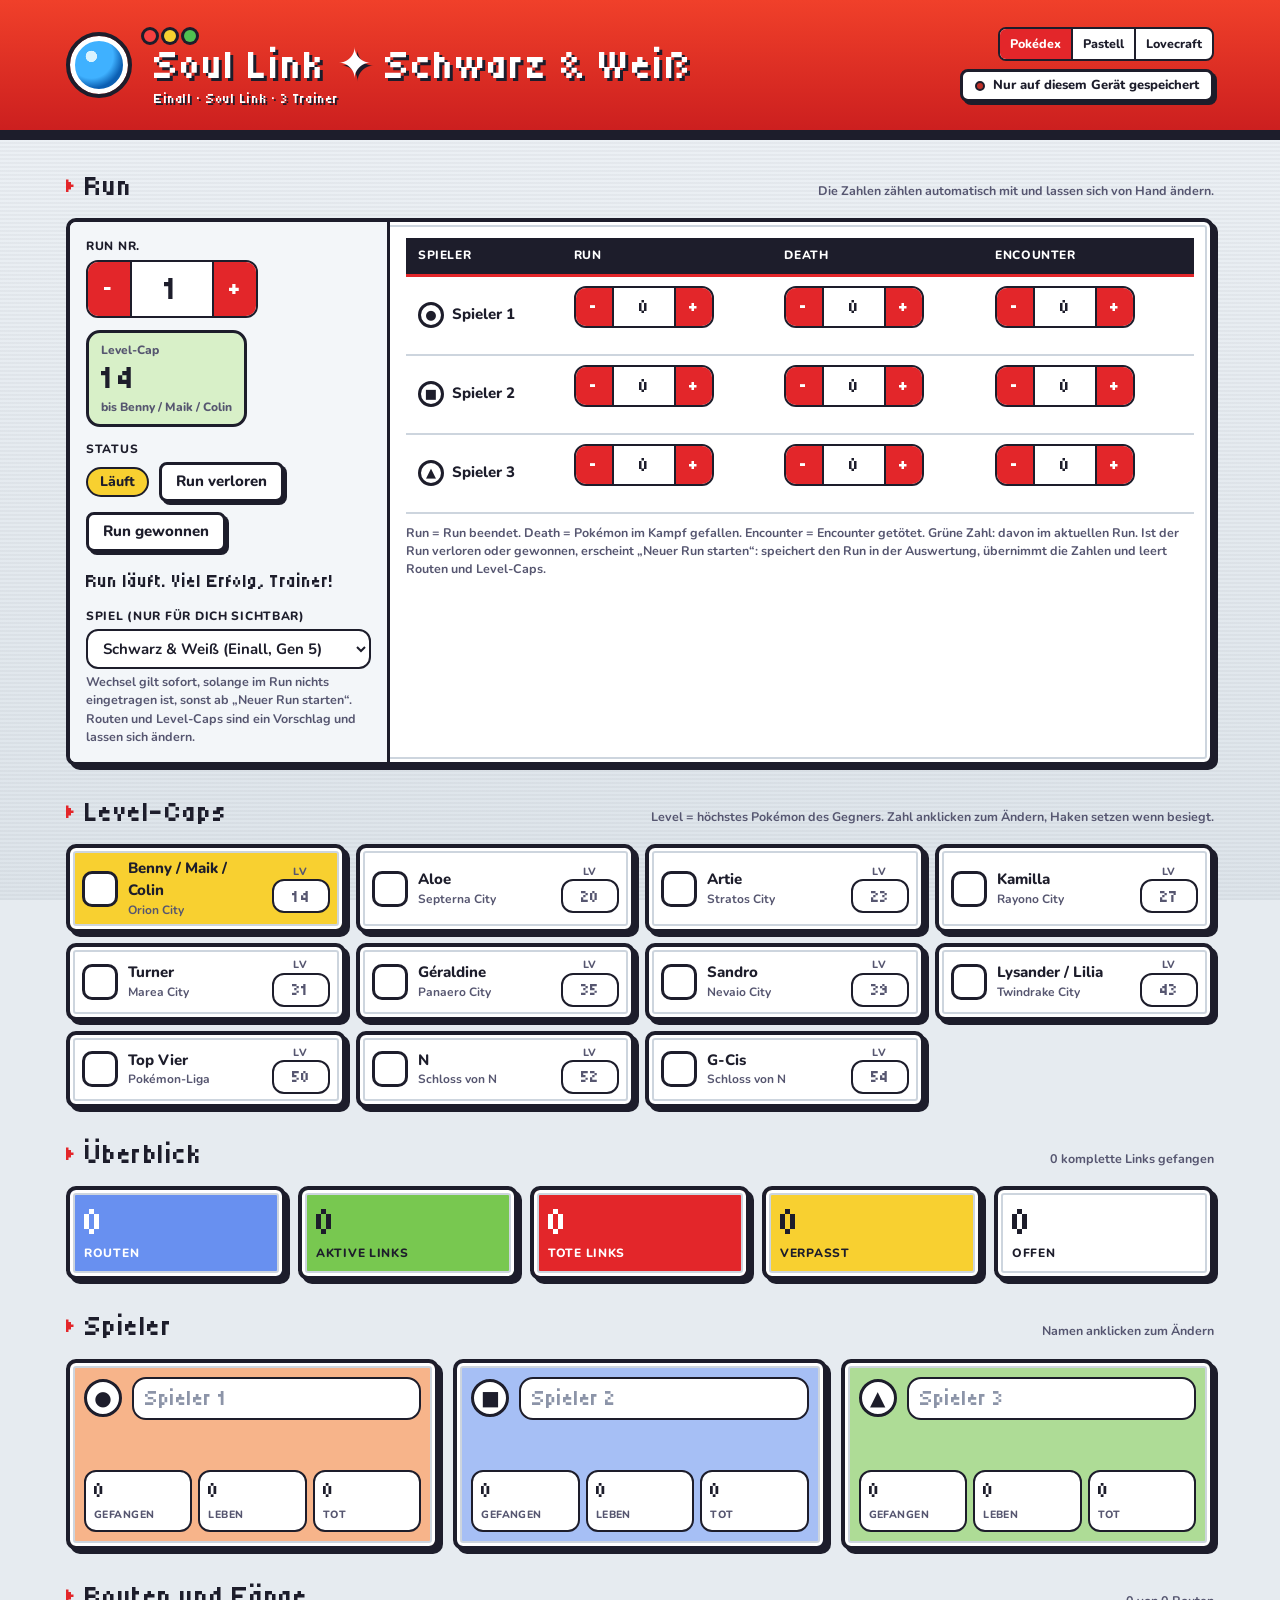
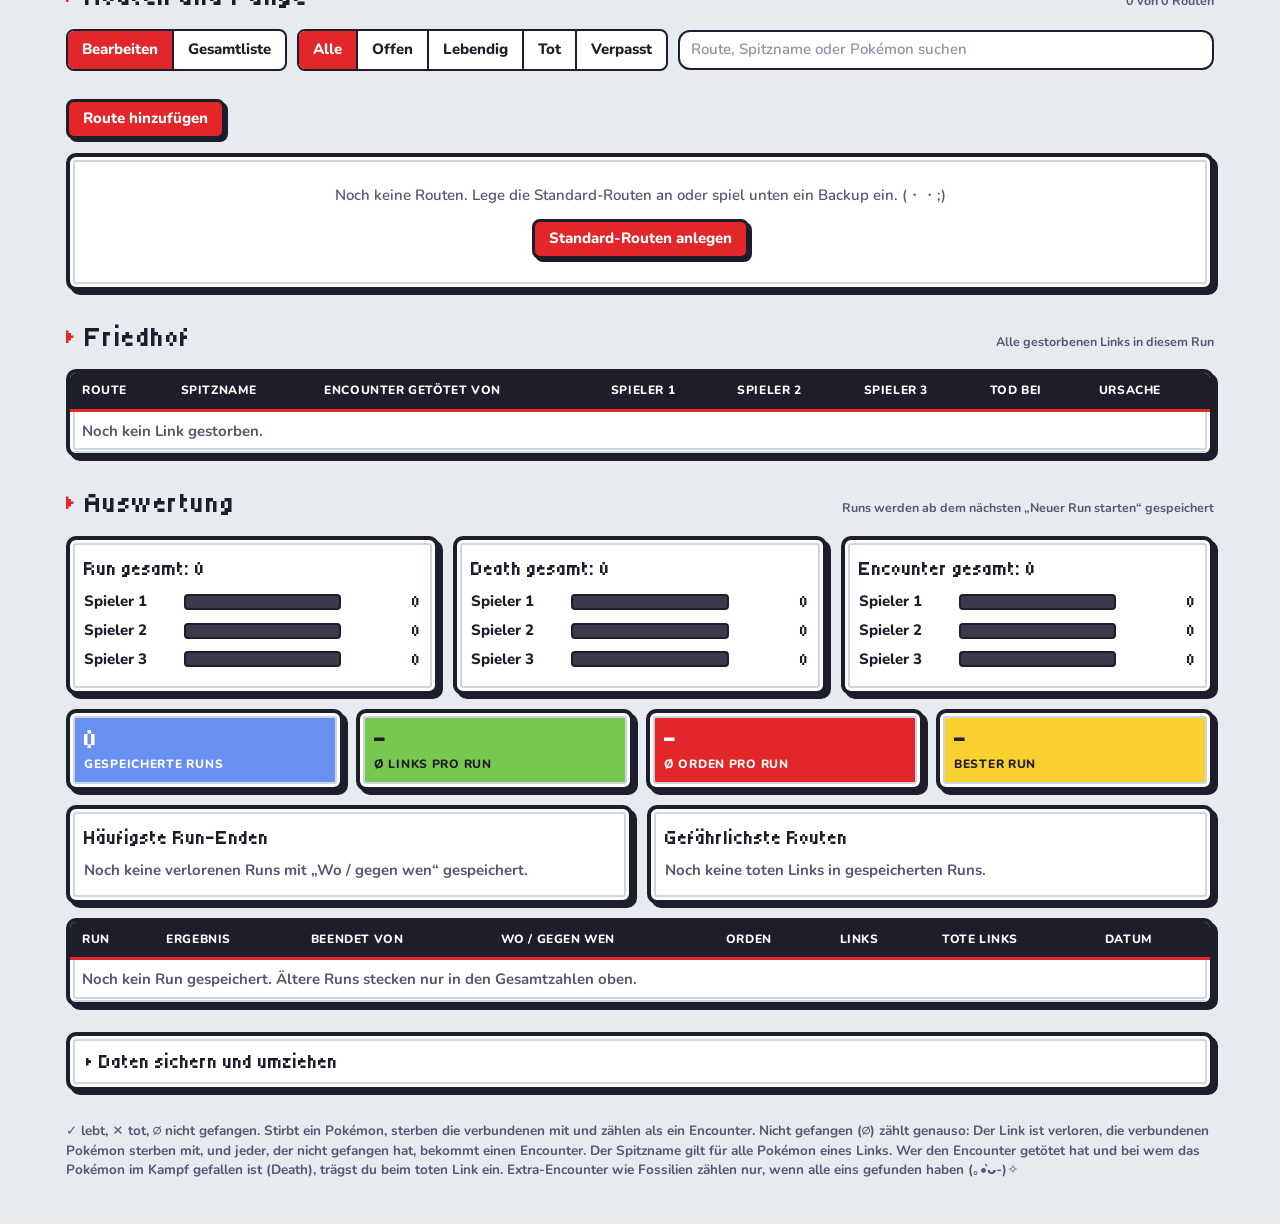
==== index.html @ 806965f8 "Spiele-Schalter für den Admin: alle Hauptspiele Gen 1 bis 9 Co-Authored-By: Claude Opus 5.5 <noreply" ====
<!DOCTYPE html>
<html lang="de" data-theme="pokedex" data-v="202611171350">
<head>
<meta charset="utf-8">
<meta name="viewport" content="width=device-width, initial-scale=1">
<title>Soul Link</title>
<link rel="preconnect" href="https://fonts.googleapis.com">
<link href="https://fonts.googleapis.com/css2?family=Fredoka:wght@500;600;700&family=Nunito:wght@500;600;700;800&family=IM+Fell+English:ital@0;1&family=IM+Fell+English+SC&family=Crimson+Pro:wght@400;500;600;700&family=Tiny5&display=swap" rel="stylesheet">
<link rel="stylesheet" href="css/style.css?v=202611171350">
<script>/* Theme vor dem ersten Zeichnen setzen (Standard Pokédex; andere Wahl nur für den Admin, prüft js/app.js nach der Anmeldung) */try{var t=localStorage.getItem("soullink-theme");if(t==="pastell"||t==="lovecraft")document.documentElement.setAttribute("data-theme",t)}catch(e){}</script>
</head>
<body class="gated">
<header class="top">
  <div class="wrap">
    <div class="brand">
      <div class="ball" aria-hidden="true"></div>
      <div>
        <h1>Soul Link ✦ <span id="gameH">Schwarz &amp; Weiß</span></h1>
        <p id="tagline">Einall · Soul Link · 3 Trainer</p>
      </div>
    </div>
    <div class="topr">
      <div class="seg themeseg" id="themeSeg" role="group" aria-label="Design (nur für dich sichtbar)" hidden>
        <button type="button" data-t="pokedex" aria-pressed="true">Pokédex</button><button type="button" data-t="pastell" aria-pressed="false">Pastell</button><button type="button" data-t="lovecraft" aria-pressed="false">Lovecraft</button>
      </div>
      <div class="sync" id="sync" data-s="load" role="status"><i></i><span id="syncT">Lädt …</span></div>
      <div class="auth" id="auth" hidden><span id="authT"></span><button type="button" class="btn authbtn" id="authBtn" hidden>Mit Google anmelden</button></div>
    </div>
  </div>
</header>

<main class="wrap">

<section class="card gate" id="gate" data-s="load" aria-live="polite">
  <div class="gate-ball" aria-hidden="true"></div>
  <h2 id="gateT">Einen Moment …</h2>
  <p id="gateP">Anmeldung wird geprüft.</p>
  <button type="button" class="btn solid" id="gateBtn" hidden>Mit Google anmelden</button>
</section>

<div class="card bkwarn" id="bkWarn" role="status" hidden>
  <span class="bkwarn-i" aria-hidden="true">!</span>
  <p><b id="bkWarnT">Es gibt noch keine Sicherung der Daten.</b> Eine Sicherung als Datei schützt euren Run, falls online etwas verloren geht.</p>
  <button type="button" class="btn solid" id="bkWarnGo">Jetzt sichern</button>
</div>

<section aria-labelledby="h-run">
  <div class="sec-h"><h2 id="h-run">Run</h2><small>Die Zahlen zählen automatisch mit und lassen sich von Hand ändern.</small></div>
  <div class="card run">
    <div class="l">
      <div class="rowflex">
        <div class="field"><span class="lbl" id="runNoL">Run Nr.</span>
          <div class="stepper big"><button type="button" class="stp" id="runNoM" aria-label="Run-Nummer verringern">−</button><input type="text" inputmode="numeric" id="runNo" aria-labelledby="runNoL"><button type="button" class="stp" id="runNoP" aria-label="Run-Nummer erhöhen">+</button></div></div>
        <div class="capnow"><span>Level-Cap</span><b id="capLv">–</b><span id="capWho"></span></div>
      </div>
      <div class="field"><span class="lbl">Status</span>
        <div class="runstat"><span class="chip run" id="runChip">Läuft</span><button type="button" class="btn" id="runLost">Run verloren</button><button type="button" class="btn" id="runWon" hidden title="Nur für dich sichtbar">Run gewonnen</button><button type="button" class="btn" id="runBack" hidden>Doch nicht verloren</button></div>
        <p class="note" id="runHint" style="margin:0"></p></div>
      <div class="runline" id="runLine" aria-live="polite"></div>
      <button type="button" class="btn solid" id="newRun" hidden>Neuer Run starten</button>
      <div class="field gamebox" id="gameBox" hidden><label class="lbl" for="gameSel">Spiel (nur für dich sichtbar)</label><select id="gameSel"></select><p class="note" id="gameNote" style="margin:0"></p></div>
    </div>
    <div>
      <div class="tw0"><table class="tally"><thead><tr><th>Spieler</th><th>Run</th><th>Death</th><th>Encounter</th></tr></thead><tbody id="tally"></tbody></table></div>
      <p class="note">Run = Run beendet. Death = Pokémon im Kampf gefallen. Encounter = Encounter getötet. Grüne Zahl: davon im aktuellen Run. Ist der Run verloren oder gewonnen, erscheint „Neuer Run starten“: speichert den Run in der Auswertung, übernimmt die Zahlen und leert Routen und Level-Caps.</p>
    </div>
  </div>
  <div class="card runend" id="runEnd" hidden>
    <div class="field"><span class="lbl">Run beendet von</span>
      <div class="chips" id="enders" role="group" aria-label="Run beendet von"></div></div>
    <div class="field"><label for="runWhere">Wo / gegen wen</label><input type="text" id="runWhere" placeholder="z. B. Turner, Route 6"></div>
    <div class="field"><label for="runCause">Ursache</label><input type="text" id="runCause" placeholder="z. B. Crit, Fehlklick"></div>
  </div>
</section>

<section aria-labelledby="h-cap">
  <div class="sec-h"><h2 id="h-cap">Level-Caps</h2><small>Level = höchstes Pokémon des Gegners. Zahl anklicken zum Ändern, Haken setzen wenn besiegt.</small></div>
  <div class="caps" id="caps"></div>
</section>

<section aria-labelledby="h-kpi">
  <div class="sec-h"><h2 id="h-kpi">Überblick</h2><small id="kpiNote"></small></div>
  <div class="kpis" id="kpis"></div>
</section>

<section aria-labelledby="h-pl">
  <div class="sec-h"><h2 id="h-pl">Spieler</h2><small>Namen anklicken zum Ändern</small></div>
  <div class="players" id="players"></div>
</section>

<section aria-labelledby="h-rt">
  <div class="sec-h"><h2 id="h-rt">Routen und Fänge</h2><small id="rtCount"></small></div>
  <div class="tools">
    <div class="seg" id="viewSeg" role="group" aria-label="Ansicht">
      <button type="button" data-v="edit" aria-pressed="true">Bearbeiten</button>
      <button type="button" data-v="all" aria-pressed="false">Gesamtliste</button>
    </div>
    <div class="seg" id="filter" role="group" aria-label="Filter">
      <button type="button" data-v="all" aria-pressed="true">Alle</button>
      <button type="button" data-v="open">Offen</button>
      <button type="button" data-v="alive">Lebendig</button>
      <button type="button" data-v="dead">Tot</button>
      <button type="button" data-v="miss">Verpasst</button>
    </div>
    <div class="grow"><label class="lbl" for="q" style="position:absolute;left:-9999px">Suchen</label><input type="text" id="q" placeholder="Route, Spitzname oder Pokémon suchen"></div>
  </div>
  <div class="list" id="list"></div>
  <div class="tools listfoot" id="listFoot"><button type="button" class="btn solid" id="addBtn">Route hinzufügen</button><button type="button" class="btn" id="moreBtn" aria-expanded="false" hidden>Alle Routen zeigen</button></div>
  <div id="viewAll" hidden>
    <div class="tools" style="margin-top:14px"><button type="button" class="btn" id="copyBtn">Gesamtliste als Text kopieren</button><span id="copyNote" class="lbl" role="status"></span></div>
    <div class="card tw"><table>
      <thead><tr><th>Nr.</th><th>Route</th><th>Spitzname</th><th id="allHead"></th><th>Status</th><th>Encounter getötet von</th><th>Tod bei</th><th>Ursache</th></tr></thead>
      <tbody id="allBody"></tbody></table></div>
  </div>
  <div class="card empty" id="empty" hidden><span id="emptyT"></span><button type="button" class="btn solid" id="seedBtn" hidden>Standard-Routen anlegen</button></div>
</section>

<section aria-labelledby="h-gr">
  <div class="sec-h"><h2 id="h-gr">Friedhof</h2><small>Alle gestorbenen Links in diesem Run</small></div>
  <div class="card tw" style="margin-top:0"><table>
    <thead><tr><th>Route</th><th>Spitzname</th><th>Encounter getötet von</th><th id="graveHead"></th><th>Tod bei</th><th>Ursache</th></tr></thead>
    <tbody id="grave"></tbody></table></div>
</section>

<section aria-labelledby="h-an">
  <div class="sec-h"><h2 id="h-an">Auswertung</h2><small id="anaNote"></small></div>
  <div class="ana" id="anaTotals"></div>
  <div class="ana2" id="anaKpis"></div>
  <div class="ana3">
    <div class="card box"><h3>Häufigste Run-Enden</h3><div id="anaWhere"></div></div>
    <div class="card box"><h3>Gefährlichste Routen</h3><div id="anaRoutes"></div></div>
  </div>
  <div class="card tw"><table>
    <thead><tr><th>Run</th><th>Ergebnis</th><th>Beendet von</th><th>Wo / gegen wen</th><th>Orden</th><th>Links</th><th>Tote Links</th><th>Datum</th></tr></thead>
    <tbody id="histBody"></tbody></table></div>
</section>

<section aria-labelledby="h-acc" id="accSec" hidden>
  <details class="card">
    <summary id="h-acc">Schreibrechte (nur für dich sichtbar)</summary>
    <div class="acc">
      <label for="accEmails">Google-E-Mails, die eintragen dürfen (eine pro Zeile)</label>
      <textarea id="accEmails" placeholder="name@gmail.com"></textarea>
      <p class="note" style="margin:0">Du selbst darfst immer schreiben. Wer hier steht, kann nach der Anmeldung alles außer Backup bearbeiten. Ohne Anmeldung kann man nur lesen.</p>
      <div class="tools"><button type="button" class="btn solid" id="accSave">Speichern</button></div>
      <div class="status" id="accS" role="status"></div>
    </div>
  </details>
</section>

<section aria-labelledby="h-bk" id="bkSec">
  <details class="card" id="bkBox">
    <summary id="h-bk">Daten sichern und umziehen</summary>
    <div class="bk">
      <div class="col">
        <p class="note" style="margin:0">Sichert alles (Spieler, Zähler, Routen, Run-Verlauf) als Text. Damit ziehst du die Daten auch auf die GitHub-Seite um.</p>
        <div class="tools"><button type="button" class="btn" id="bkCopy">Backup kopieren</button><button type="button" class="btn" id="bkDl" hidden>Als Datei speichern</button></div>
        <div class="status" id="bkS1" role="status"></div>
        <p class="note" id="bkLast" style="margin:0"></p>
      </div>
      <div class="col">
        <label for="bkIn">Backup einspielen (ersetzt die aktuellen Daten)</label>
        <textarea id="bkIn" placeholder="Backup-Text hier einfügen"></textarea>
        <div class="tools"><input type="file" id="bkFile" accept=".json,application/json,text/plain" aria-label="Backup-Datei wählen"><button type="button" class="btn solid" id="bkGo">Backup einspielen</button></div>
        <div class="status" id="bkS2" role="status"></div>
      </div>
    </div>
  </details>
</section>

<footer>✓ lebt, ✕ tot, ∅ nicht gefangen. Stirbt ein Pokémon, sterben die verbundenen mit und zählen als ein Encounter. Nicht gefangen (∅) zählt genauso: Der Link ist verloren, die verbundenen Pokémon sterben mit, und jeder, der nicht gefangen hat, bekommt einen Encounter. Der Spitzname gilt für alle Pokémon eines Links. Wer den Encounter getötet hat und bei wem das Pokémon im Kampf gefallen ist (Death), trägst du beim toten Link ein. Extra-Encounter wie Fossilien zählen nur, wenn alle eins gefunden haben (｡•̀ᴗ-)✧</footer>
</main>

<script src="config.js?v=202611171350"></script>
<script src="js/games.js?v=202611171350"></script>
<script src="js/pokemon.js?v=202611171350"></script>
<script src="js/app.js?v=202611171350"></script>
</body>
</html>
---- css/style.css ----
/* Layout: pastelliger Sticker-Look. Kopf, Run mit Zählern und Level-Cap, Level-Caps, Überblick, Spieler, Routen, Friedhof, Auswertung, Backup. */
:root{
  --ink:#3a2a4d; --mute:#6f5f80; --paper:#fff4f9; --card:#ffffff; --line:#eadcf3;
  --pink:#ff9ec4; --sky:#9ccfff; --mint:#8fe3c8; --lemon:#ffe58a; --lilac:#cdbcff;
  --dead:#c63d62; --live:#17805f;
  --p0:#ffc2da; --p1:#bfe0ff; --p2:#b9f0dd; --p3:#ffe3a3; --p4:#dccbff; --p5:#ffcfbf;
  --display:"Fredoka","Nunito",system-ui,sans-serif;
  --body:"Nunito",system-ui,-apple-system,"Segoe UI",sans-serif;
  --r:18px; --sh:4px 4px 0 var(--ink);
  /* Flächen und Kopf, je Theme überschrieben (siehe Ende der Datei) */
  --surface:#fff; --tint:#ffd9e4; --deadbg:#fff0f4; --extrabg:#fffbe6; --ph:#a595b6;
  --bg:radial-gradient(circle at 1px 1px,#f5d3e6 1.5px,transparent 1.6px) 0 0/22px 22px,linear-gradient(180deg,#fff2f8,#eef5ff);
  --hdr:linear-gradient(100deg,var(--pink),var(--lilac) 55%,var(--sky));
  --h1:#fff; --ball:#ff6f9c; --mark:"✦"; --markc:var(--pink);
  color-scheme:light;
}
*{box-sizing:border-box}
html,body{margin:0}
body{color:var(--ink);font:600 15px/1.45 var(--body);-webkit-text-size-adjust:100%;
  background:var(--bg);background-attachment:fixed;background-color:var(--paper)}
button,input,select,textarea{font:inherit;color:inherit}
:focus-visible{outline:3px solid var(--ink);outline-offset:2px}
.wrap{max-width:1180px;margin:0 auto;padding:0 16px}
h1,h2,h3{font-family:var(--display);margin:0;text-wrap:balance}
[hidden]{display:none!important}

header.top{background:var(--hdr);border-bottom:4px solid var(--ink)}
.top .wrap{display:flex;gap:16px;align-items:center;justify-content:space-between;flex-wrap:wrap;padding-top:20px;padding-bottom:20px}
.brand{display:flex;gap:14px;align-items:center}
.ball{width:62px;height:62px;border-radius:50%;border:4px solid var(--ink);background:linear-gradient(var(--ball) 0 46%,var(--ink) 46% 54%,#fff 54%);position:relative;flex:none;box-shadow:3px 3px 0 var(--ink)}
.ball::after{content:"";position:absolute;left:50%;top:50%;width:20px;height:20px;margin:-10px 0 0 -10px;border-radius:50%;background:var(--surface);border:4px solid var(--ink)}
.brand h1{font-size:clamp(30px,6vw,50px);line-height:1;font-weight:700;color:var(--h1);text-shadow:2px 2px 0 var(--ink),-1px -1px 0 var(--ink),1px -1px 0 var(--ink),-1px 1px 0 var(--ink)}
.brand p{margin:4px 0 0;font-weight:800;font-size:14px}
.sync{font-weight:800;font-size:13px;border:3px solid var(--ink);background:var(--surface);padding:4px 12px;border-radius:99px;display:inline-flex;gap:8px;align-items:center;box-shadow:3px 3px 0 var(--ink)}
.sync i{width:10px;height:10px;border-radius:50%;background:var(--lemon);border:2px solid var(--ink);display:inline-block}
.sync[data-s="live"] i{background:var(--mint)}
.sync[data-s="warn"] i{background:var(--dead)}

section{margin-top:26px}

/* Backup-Erinnerung */
.bkwarn{margin-top:22px;background:var(--lemon);display:flex;gap:14px;align-items:center;padding:12px 16px;flex-wrap:wrap}
.bkwarn p{margin:0;flex:1 1 260px;font-weight:700;font-size:14px}
.bkwarn-i{flex:none;width:32px;height:32px;border-radius:50%;border:3px solid var(--ink);background:var(--surface);display:grid;place-items:center;font:700 18px/1 var(--display)}
.card{background:var(--card);border:3px solid var(--ink);border-radius:var(--r);box-shadow:var(--sh)}
.sec-h{display:flex;align-items:baseline;justify-content:space-between;gap:12px;margin-bottom:12px;flex-wrap:wrap}
.sec-h h2{font-size:28px;font-weight:700}
.sec-h h2::before{content:var(--mark);color:var(--markc);margin-right:8px;-webkit-text-stroke:1.5px var(--ink)}
.sec-h small{color:var(--mute);font-weight:700}

.field{display:flex;flex-direction:column;gap:4px;min-width:0}
label,.lbl{font-size:12px;letter-spacing:.06em;text-transform:uppercase;color:var(--mute);font-weight:800}
input[type=text],select,textarea{width:100%;min-width:0;background:var(--surface);border:2.5px solid var(--ink);border-radius:12px;padding:7px 11px;min-height:40px;font-weight:700}
textarea{min-height:90px;font:600 12px/1.4 ui-monospace,Menlo,monospace}
input::placeholder,textarea::placeholder{color:var(--ph);font-weight:600}
.seg{display:inline-flex;border:2.5px solid var(--ink);border-radius:12px;overflow:hidden;background:var(--surface);flex-wrap:wrap}
.seg button{border:0;background:transparent;padding:7px 14px;min-height:38px;cursor:pointer;font-weight:800;border-right:2.5px solid var(--ink)}
.seg button:last-child{border-right:0}
.seg button:hover{background:var(--lilac)}
.seg button[aria-pressed=true]{background:var(--ink);color:#fff}
.btn{border:3px solid var(--ink);background:var(--surface);border-radius:14px;padding:6px 14px;min-height:40px;cursor:pointer;font-weight:800;box-shadow:3px 3px 0 var(--ink)}
.btn.solid{background:var(--pink)}
.btn:hover{background:var(--lemon)}
.btn:active{transform:translate(2px,2px);box-shadow:1px 1px 0 var(--ink)}

/* Run */
.run{display:grid;grid-template-columns:minmax(0,320px) minmax(0,1fr);overflow:hidden}
.run>div{padding:16px}
.run .l{background:var(--lemon);border-right:3px solid var(--ink);display:flex;flex-direction:column;gap:14px}
.l .lbl{color:var(--ink)}
.rowflex{display:flex;gap:12px;align-items:flex-end;flex-wrap:wrap}
.runstat{display:flex;gap:10px;align-items:center;flex-wrap:wrap}
.gamebox{max-width:460px}
.gamebox select{font-weight:700}
td .hg{display:block;font-size:11px;font-weight:600;color:var(--mute);white-space:nowrap}
.runstat .chip{font-size:14px;padding:3px 12px}
.fw{position:fixed;inset:0;width:100%;height:100%;pointer-events:none;z-index:999}
.runline{font-family:var(--display);font-size:19px;font-weight:700;line-height:1.25}
.stepper{display:inline-flex;align-items:stretch;border:2.5px solid var(--ink);border-radius:12px;overflow:hidden;background:var(--surface)}
.stepper .stp{border:0;background:var(--lilac);font:700 20px var(--display);width:36px;cursor:pointer;color:var(--ink);padding:0}
.stepper .stp:hover{background:var(--pink)}
.stepper input{width:64px;border:0;border-left:2.5px solid var(--ink);border-right:2.5px solid var(--ink);border-radius:0;text-align:center;font:700 20px var(--display);padding:4px;min-height:38px}
.stepper.big input{width:84px;font-size:34px;min-height:54px}
.stepper.big .stp{width:42px;font-size:26px}
.capnow{background:var(--surface);border:3px solid var(--ink);border-radius:14px;padding:6px 12px;min-width:110px}
.capnow b{display:block;font:700 34px/1.05 var(--display)}
.capnow span{font-size:12px;font-weight:800;color:var(--mute)}
.tw0{overflow-x:auto}
.tally{min-width:0;width:100%}
.tally td{vertical-align:middle}
.tally .lv{display:block;font-weight:800;color:var(--live);font-size:11.5px;min-height:15px;margin-top:2px}
.mk.sm{width:26px;height:26px;font-size:13px;margin-right:8px;display:inline-grid;vertical-align:middle}
.tally td.k{white-space:nowrap}
.note{margin:10px 0 0;color:var(--mute);font-size:12.5px;font-weight:700}
.runend{margin-top:14px;padding:14px;display:grid;grid-template-columns:auto minmax(0,1fr) minmax(0,1fr);gap:12px;align-items:end;background:var(--tint)}
.chips{display:flex;gap:6px;flex-wrap:wrap}
.chipb{border:2.5px solid var(--ink);background:var(--surface);border-radius:99px;padding:4px 12px;min-height:36px;cursor:pointer;font-weight:800}
.chipb[data-p="0"]{--pcx:var(--p0)}.chipb[data-p="1"]{--pcx:var(--p1)}.chipb[data-p="2"]{--pcx:var(--p2)}.chipb[data-p="3"]{--pcx:var(--p3)}.chipb[data-p="4"]{--pcx:var(--p4)}.chipb[data-p="5"]{--pcx:var(--p5)}
.chipb:hover{background:var(--lemon)}
.chipb[aria-pressed=true]{background:var(--pcx)}
.chipb[aria-pressed=true]::before{content:"✓ "}

/* Level-Caps */
.caps{display:grid;grid-template-columns:repeat(auto-fill,minmax(230px,1fr));gap:10px}
.cap{padding:10px 12px;display:grid;grid-template-columns:auto minmax(0,1fr) auto;gap:10px;align-items:center;box-shadow:3px 3px 0 var(--ink)}
.cap[data-on="1"]{background:var(--mint)}
.cap[data-next="1"]{background:var(--lemon)}
.cap .tick{width:36px;height:36px;border:3px solid var(--ink);border-radius:10px;background:var(--surface);cursor:pointer;font:700 20px var(--display);padding:0}
.cap .cn{font-weight:800;line-height:1.2}
.cap .cp{display:block;font-size:12px;color:var(--mute);font-weight:700}
.cap .lvw{display:flex;flex-direction:column;align-items:center;font-size:10.5px;font-weight:800;color:var(--mute);text-transform:uppercase}
.cap .lvw input{width:58px;text-align:center;font:700 18px var(--display);padding:3px;min-height:34px}

/* Kennzahlen */
.kpis{display:grid;grid-template-columns:repeat(5,minmax(0,1fr));gap:12px}
.kpi{padding:12px 14px}
.kpi:nth-child(1){background:var(--lilac)} .kpi:nth-child(2){background:var(--mint)} .kpi:nth-child(3){background:var(--pink)} .kpi:nth-child(4){background:var(--lemon)}
.kpi b{display:block;font:700 40px/1 var(--display)}
.kpi span{font-size:12px;letter-spacing:.06em;text-transform:uppercase;font-weight:800}

/* Spieler */
.players{display:grid;grid-template-columns:repeat(var(--np-cols,3),minmax(0,1fr));gap:14px}
.pc{padding:14px;display:flex;flex-direction:column;gap:12px;background:var(--pcol)}
.pc[data-i="0"]{--pcol:var(--p0)} .pc[data-i="1"]{--pcol:var(--p1)} .pc[data-i="2"]{--pcol:var(--p2)} .pc[data-i="3"]{--pcol:var(--p3)} .pc[data-i="4"]{--pcol:var(--p4)} .pc[data-i="5"]{--pcol:var(--p5)}
.pc .nm{display:flex;gap:10px;align-items:center}
.mk{font-size:20px;width:38px;height:38px;display:grid;place-items:center;background:var(--surface);border:3px solid var(--ink);border-radius:50%;flex:none}
.pc input[type=text]{font:700 22px var(--display);border-radius:14px}
.pstats{display:grid;grid-template-columns:repeat(3,1fr);gap:6px}
.pstats div{background:var(--surface);border:2.5px solid var(--ink);border-radius:12px;padding:6px 8px}
.pstats b{display:block;font:700 22px var(--display)}
.pstats span{font-size:10.5px;letter-spacing:.04em;text-transform:uppercase;font-weight:800;color:var(--mute)}
.badge{display:inline-block;background:var(--dead);color:#fff;border:2.5px solid var(--ink);font-size:12px;font-weight:800;padding:2px 10px;border-radius:99px}
.pc .badgeline{min-height:26px}

/* Routen */
.tools{display:flex;gap:10px;flex-wrap:wrap;align-items:center}
.tools .grow{flex:1;min-width:180px}
.list{display:flex;flex-direction:column;gap:12px;margin-top:14px}
.listfoot{margin-top:14px}
.row{background:var(--card);border:3px solid var(--ink);border-radius:var(--r);display:grid;grid-template-columns:240px minmax(0,1fr);position:relative;overflow:hidden;box-shadow:var(--sh)}
.row::before{content:"";position:absolute;left:0;top:0;bottom:0;width:10px;background:var(--line);border-right:3px solid var(--ink)}
.row[data-st=alive]::before{background:var(--mint)}
.row[data-st=dead]::before{background:var(--dead)}
.row[data-st=miss]::before{background:repeating-linear-gradient(45deg,var(--lemon) 0 4px,var(--surface) 4px 8px)}
.row[data-st=part]::before{background:var(--sky)}
.row[data-st=dead]{background:var(--deadbg)}
.row[data-extra="1"]{background:var(--extrabg)}
.rinfo{padding:12px 12px 12px 26px;display:flex;flex-direction:column;gap:6px;justify-content:center;min-width:0}
.rinfo .rn{font:700 17px var(--display);border-color:transparent;background:transparent;padding:2px 6px;min-height:32px}
.rinfo .rn:hover,.rinfo .rn:focus{border-color:var(--ink);background:var(--surface)}
.rtop{display:flex;gap:6px;align-items:center;flex-wrap:wrap}
.no{font:700 13px var(--display);color:var(--mute)}
.pill,.tag{font-size:11.5px;font-weight:800;padding:1px 9px;border-radius:99px;border:2.5px solid var(--ink);background:var(--surface)}
.tag{background:var(--lemon)}
.row[data-st=alive] .pill{background:var(--live);color:#fff}
.row[data-st=dead] .pill{background:var(--dead);color:#fff}
.row[data-st=miss] .pill{background:var(--lemon);border-style:dashed}
.row[data-st=part] .pill{background:var(--sky)}
.row[data-st=open] .pill{color:var(--mute);border-color:var(--line)}
.hint{margin:0;font-size:12.5px;color:var(--mute);font-weight:700}
.rm{border:0;background:none;color:var(--mute);cursor:pointer;font-size:12px;text-decoration:underline;padding:0;align-self:flex-start;font-weight:700}
.cells{display:grid;grid-template-columns:repeat(var(--np-cols,3),minmax(0,1fr))}
.cell{padding:10px 12px;display:flex;flex-direction:column;gap:6px;border-left:2.5px dashed var(--line);min-width:0}
.cell:first-child{border-left:3px solid var(--ink)}
.cell .who{font-size:12px;font-weight:800;display:inline-flex;gap:6px;align-items:center;align-self:flex-start;background:var(--pc);border:2.5px solid var(--ink);border-radius:99px;padding:0 10px}
.cell[data-p="0"]{--pc:var(--p0)} .cell[data-p="1"]{--pc:var(--p1)} .cell[data-p="2"]{--pc:var(--p2)} .cell[data-p="3"]{--pc:var(--p3)} .cell[data-p="4"]{--pc:var(--p4)} .cell[data-p="5"]{--pc:var(--p5)}
.rinfo .rnk{font:700 20px var(--display);background:var(--surface)}
.cell .sp{font-size:14px;min-height:36px;padding:5px 10px;border-style:dashed;border-width:2px}
.cell .seg{align-self:flex-start}
.cell .seg button{padding:4px 12px;min-height:34px}
.cell[data-v=dead] .sp:not(:placeholder-shown){text-decoration:line-through;color:var(--mute)}
.cell .seg button[data-v=dead][aria-pressed=true]{background:var(--dead)}
.cell .seg button[data-v=alive][aria-pressed=true]{background:var(--live)}
.row[data-st=dead] .rnk{text-decoration:line-through;color:var(--mute)}
.foot{grid-column:1/-1;border-top:3px solid var(--ink);padding:10px 12px 10px 26px;display:grid;grid-template-columns:minmax(0,210px) minmax(0,max-content) minmax(160px,1fr) auto;gap:10px;align-items:end;background:var(--tint)}
.empty{padding:28px;text-align:center;color:var(--mute);margin-top:14px;display:flex;flex-direction:column;gap:12px;align-items:center}

/* Pokémon-Suche */
#pk{position:absolute;z-index:50;margin:0;padding:4px;list-style:none;background:var(--surface);border:3px solid var(--ink);border-radius:14px;box-shadow:4px 4px 0 var(--ink);max-height:320px;overflow:auto}
#pk li{padding:6px 10px;border-radius:9px;cursor:pointer;display:flex;justify-content:space-between;gap:12px;font-weight:800}
#pk li small{color:var(--mute);font:700 12px var(--display)}
#pk li[aria-selected=true]{background:var(--lilac)}

/* Tabellen */
.tw{overflow-x:auto;margin-top:14px}
table{border-collapse:collapse;width:100%;min-width:640px}
.tally,.mini{min-width:0}
th,td{text-align:left;padding:9px 12px;border-bottom:2px solid var(--line);vertical-align:top}
th{font-size:12px;letter-spacing:.05em;text-transform:uppercase;color:var(--ink);font-weight:800;background:var(--lilac);border-bottom:3px solid var(--ink);white-space:nowrap}
td.k{font-weight:800}
td.n{font:700 13px var(--display);color:var(--mute)}
tr[data-st=dead] td{background:var(--deadbg)}
tr[data-st=dead] .mon.d{text-decoration:line-through;color:var(--mute)}
.mon{font-weight:800}
.mon+small,.sm2{color:var(--mute);font-weight:700}
.chip{display:inline-block;font-size:11.5px;font-weight:800;padding:0 8px;border-radius:99px;border:2.5px solid var(--ink);background:var(--surface);white-space:nowrap}
.chip.alive{background:var(--live);color:#fff}.chip.dead,.chip.lost{background:var(--dead);color:#fff}.chip.miss,.chip.run{background:var(--lemon)}.chip.part{background:var(--sky)}.chip.open{color:var(--mute);border-color:var(--line)}.chip.won{background:var(--mint)}
th.pk0{background:var(--p0)}th.pk1{background:var(--p1)}th.pk2{background:var(--p2)}th.pk3{background:var(--p3)}th.pk4{background:var(--p4)}th.pk5{background:var(--p5)}

/* Auswertung */
.ana{display:grid;grid-template-columns:repeat(3,minmax(0,1fr));gap:14px}
.box{padding:14px}
.box h3{font-size:20px;margin-bottom:8px}
.bar{display:grid;grid-template-columns:minmax(0,92px) minmax(0,1fr) 72px;gap:8px;align-items:center;margin:7px 0;font-weight:800}
.bar .nmb{overflow:hidden;text-overflow:ellipsis;white-space:nowrap}
.bar .tr{height:20px;background:var(--paper);border:2.5px solid var(--ink);border-radius:99px;overflow:hidden}
.bar .fl{height:100%;background:var(--pc);border-right:2.5px solid var(--ink)}
.bar .fl[style*="width: 0"],.bar .fl[style*="width:0"]{border-right:0}
.bar .vl{text-align:right;font:700 17px var(--display);white-space:nowrap}
.bar .vl small{font:800 11px var(--body);color:var(--mute);margin-left:4px}
.bar[data-p="0"]{--pc:var(--p0)}.bar[data-p="1"]{--pc:var(--p1)}.bar[data-p="2"]{--pc:var(--p2)}.bar[data-p="3"]{--pc:var(--p3)}.bar[data-p="4"]{--pc:var(--p4)}.bar[data-p="5"]{--pc:var(--p5)}.bar[data-p="x"]{--pc:var(--lilac)}
.ana2{display:grid;grid-template-columns:repeat(4,minmax(0,1fr));gap:12px;margin-top:14px}
.ana3{display:grid;grid-template-columns:repeat(2,minmax(0,1fr));gap:14px;margin-top:14px}
.empty2{color:var(--mute);font-weight:700;margin:4px 0}

/* Backup */
details.card{padding:0}
details>summary{cursor:pointer;padding:14px 16px;font:700 20px var(--display);list-style:none}
details>summary::-webkit-details-marker{display:none}
details>summary::before{content:"▸ "}
details[open]>summary::before{content:"▾ "}
.bk{padding:0 16px 16px;display:grid;grid-template-columns:repeat(2,minmax(0,1fr));gap:16px}
.bk .col{display:flex;flex-direction:column;gap:10px}
.status{min-height:20px;font-weight:800;color:var(--live)}
.status.err{color:var(--dead)}

/* Willkommensseite: solange body.gated, nur sie zeigen */
.gate{display:none;margin:48px auto;max-width:520px;padding:32px 28px;text-align:center;flex-direction:column;align-items:center;gap:14px}
.gate h2{margin:0;font-family:var(--display);font-size:26px}
.gate p{margin:0;color:var(--mute);font-weight:700}
body.gated main>*:not(#gate),body.gated main~*{display:none}
body.gated .gate{display:flex}
.gate-ball{width:72px;height:72px;border-radius:50%;border:4px solid var(--ink);background:linear-gradient(var(--ball) 0 46%,var(--ink) 46% 54%,var(--surface) 54%);position:relative}
.gate-ball::after{content:"";position:absolute;left:50%;top:50%;width:18px;height:18px;margin:-13px 0 0 -13px;border-radius:50%;background:var(--surface);border:4px solid var(--ink)}
@media (prefers-reduced-motion:no-preference){.gate[data-s="load"] .gate-ball{animation:gate-wobble 1.2s ease-in-out infinite}}
@keyframes gate-wobble{0%,100%{transform:rotate(0)}25%{transform:rotate(-14deg)}75%{transform:rotate(14deg)}}
body.ro #gate .btn{pointer-events:auto;opacity:1}
footer{margin:30px 0 44px;color:var(--mute);font-size:13.5px;font-weight:700}
body.ro input,body.ro select,body.ro .seg button,body.ro .btn,body.ro .chipb,body.ro .tick,body.ro .stp{pointer-events:none;opacity:.7}
/* Lesen, Filtern, Suchen und Anmelden bleiben auch ohne Schreibrecht bedienbar */
body.ro #q,body.ro #filter button,body.ro #viewSeg button,body.ro #themeSeg button,body.ro .btn.authbtn,body.ro #copyBtn,body.ro #moreBtn{pointer-events:auto;opacity:1}

/* Anmeldung */
.topr{display:flex;flex-direction:column;align-items:flex-end;gap:8px}
.auth{display:flex;gap:10px;align-items:center;flex-wrap:wrap;justify-content:flex-end;font-weight:800;font-size:13px}
.auth[data-s="no"] #authT{color:var(--dead)}
.authbtn{min-height:34px;padding:3px 12px;font-size:13px}
.themeseg{border-radius:10px;font-size:12.5px}
.themeseg button{padding:3px 10px;min-height:30px}
.acc{padding:0 16px 16px;display:flex;flex-direction:column;gap:10px}
@media (max-width:640px){.topr{align-items:flex-start}.auth{justify-content:flex-start}}

@media (max-width:900px){
  .run{grid-template-columns:minmax(0,1fr)}.run .l{border-right:0;border-bottom:3px solid var(--ink)}
  .runend{grid-template-columns:1fr}
  .kpis{grid-template-columns:repeat(3,minmax(0,1fr))}
  .players,.ana,.ana3,.bk{grid-template-columns:1fr}
  .ana2{grid-template-columns:repeat(2,minmax(0,1fr))}
  .row{grid-template-columns:1fr}
  .cells{border-top:3px solid var(--ink);grid-template-columns:1fr}
  .cell,.cell:first-child{border-left:0;border-bottom:2.5px dashed var(--line)}
  .cell:last-child{border-bottom:0}
  .foot{grid-template-columns:1fr}
}
@media (max-width:480px){.kpis{grid-template-columns:repeat(2,minmax(0,1fr))}}
@media (prefers-reduced-motion:no-preference){.btn,.seg button,.chipb{transition:background .15s,transform .1s}.bar .fl{transition:width .3s}}

/* =====================================================================
   Themes: gleiche Bausteine, andere Tokens. Umschalten über <html data-theme="…">
   (Standard Pokédex für alle; Umschalter oben rechts nur für den Admin, gemerkt in localStorage "soullink-theme").
   ===================================================================== */

/* ---------- Pokédex: Rot und Weiß, Pixelschrift, Textboxen wie im Spiel ---------- */
:root[data-theme="pokedex"]{
  --ink:#1d1d2b; --mute:#565670; --paper:#e6ebf0; --card:#fff; --line:#cdd5de;
  --pink:#e3262a; --sky:#6890f0; --mint:#78c850; --lemon:#f8d030; --lilac:#b8c4d0;
  --dead:#c03028; --live:#2c7d36;
  --p0:#f7b48a; --p1:#a6bff5; --p2:#aedc96; --p3:#f8d878; --p4:#d3b0f0; --p5:#f2a7bd;
  --display:"Tiny5",ui-monospace,monospace;
  --r:10px; --sh:4px 4px 0 var(--ink);
  --surface:#fff; --tint:#f3f6f9; --deadbg:#fbe4e2; --extrabg:#fff7d6; --ph:#8c94a8;
  --bg:repeating-linear-gradient(0deg,rgba(29,29,43,.035) 0 2px,transparent 2px 4px),linear-gradient(180deg,#eef2f6,#dde4ea);
  --hdr:linear-gradient(180deg,#f0402a,#cc1f1f);
  --h1:#fff; --ball:#e3262a; --mark:"▶"; --markc:var(--pink);
  font-synthesis:none;   /* Tiny5 hat nur einen Schnitt, künstliches Fett verschmiert die Pixel */
}
[data-theme="pokedex"] header.top{border-bottom:10px solid var(--ink)}
/* Linse statt Ball: großes blaues Auge mit weißem Ring, darüber drei Lämpchen */
[data-theme="pokedex"] .ball{background:radial-gradient(circle at 34% 32%,#d9f3ff 0 12%,#3fb1ff 13% 48%,#0b5fb3 70%);border:5px solid #fff;outline:4px solid var(--ink);box-shadow:none;width:58px;height:58px;margin:4px 4px 4px 4px}
[data-theme="pokedex"] .ball::after{left:calc(100% + 18px);top:-14px;margin:0;width:12px;height:12px;border-radius:50%;background:#f84040;border:3px solid var(--ink);
  box-shadow:20px 0 0 -3px #f8d030,20px 0 0 0 var(--ink),40px 0 0 -3px #50c050,40px 0 0 0 var(--ink)}
[data-theme="pokedex"] .brand{gap:22px}
[data-theme="pokedex"] .brand>div:last-child{padding-top:24px}
[data-theme="pokedex"] .brand h1{font-size:clamp(26px,4.6vw,42px);font-weight:700;letter-spacing:.02em;text-shadow:3px 3px 0 var(--ink)}
[data-theme="pokedex"] .brand p{font:600 14px/1.4 var(--display);color:#fff;letter-spacing:.04em;text-shadow:2px 2px 0 var(--ink)}
[data-theme="pokedex"] .sync,[data-theme="pokedex"] .seg,[data-theme="pokedex"] .chipb,[data-theme="pokedex"] .btn{border-radius:8px}
/* Karten als Textbox: dunkler Rand, innen eine weiße und eine graue Linie */
[data-theme="pokedex"] .card,[data-theme="pokedex"] .row{border-width:4px;box-shadow:inset 0 0 0 3px #fff,inset 0 0 0 5px var(--line),4px 4px 0 var(--ink)}
[data-theme="pokedex"] .sec-h h2{letter-spacing:.02em}
[data-theme="pokedex"] .sec-h h2::before{-webkit-text-stroke:0;font-size:20px;vertical-align:3px}
[data-theme="pokedex"] .run .l{background:var(--tint)}
[data-theme="pokedex"] .capnow{background:#d8f0c8}
[data-theme="pokedex"] .kpi:nth-child(1){background:var(--sky);color:#fff}
[data-theme="pokedex"] .kpi:nth-child(3){background:var(--pink);color:#fff}
[data-theme="pokedex"] .stepper .stp{background:var(--pink);color:#fff}
[data-theme="pokedex"] th{background:var(--ink);color:#fff;border-bottom-color:var(--pink)}
[data-theme="pokedex"] th.pk0,[data-theme="pokedex"] th.pk1,[data-theme="pokedex"] th.pk2,[data-theme="pokedex"] th.pk3,[data-theme="pokedex"] th.pk4,[data-theme="pokedex"] th.pk5{color:var(--ink)}
/* Balken wie eine KP-Anzeige */
[data-theme="pokedex"] .bar .tr{background:#3a3a4c;border-radius:4px;height:16px}
[data-theme="pokedex"] .seg button[aria-pressed=true]{background:var(--pink)}
[data-theme="pokedex"] .btn.solid{background:var(--pink);color:#fff}
[data-theme="pokedex"] .btn:hover{background:var(--lemon);color:var(--ink)}
[data-theme="pokedex"] .row::before{width:12px}
@media (max-width:640px){
  [data-theme="pokedex"] .ball::after{display:none}
  [data-theme="pokedex"] .brand>div:last-child{padding-top:0}
}

/* ---------- Lovecraft: Nacht über der Tiefsee, vergilbtes Pergament, alte Druckschrift, ein Auge im Kopf ---------- */
:root[data-theme="lovecraft"]{
  --ink:#231d14; --mute:#6b5d47; --paper:#0c1513; --card:#ece2c6; --line:#cdbf9b;
  --pink:#3f7a68; --sky:#8fa9a3; --mint:#a9c4a2; --lemon:#d9c27c; --lilac:#d3c6a3;
  --dead:#7e1d1d; --live:#2c6046;
  --p0:#d8b39a; --p1:#a9c2c3; --p2:#bccb9b; --p3:#d9c88f; --p4:#bcaec9; --p5:#c9a39b;
  --display:"IM Fell English SC","IM Fell English",Georgia,serif;
  --body:"Crimson Pro",Georgia,"Times New Roman",serif;
  --r:3px; --sh:0 8px 22px rgba(0,0,0,.55),0 0 0 1px rgba(0,0,0,.35);
  --surface:#f7f0db; --tint:#e2d5b2; --deadbg:#e8cfc4; --extrabg:#efe3b8; --ph:#9a8a6c;
  --bg:radial-gradient(ellipse at 50% -10%,rgba(95,174,143,.18),transparent 60%),
       radial-gradient(ellipse at 50% 120%,rgba(0,0,0,.8),transparent 60%),
       repeating-radial-gradient(ellipse at 50% 140%,rgba(95,174,143,.05) 0 2px,transparent 2px 38px),
       linear-gradient(180deg,#10201c,#071010);
  --hdr:radial-gradient(ellipse at 15% 50%,rgba(95,174,143,.28),transparent 45%),linear-gradient(180deg,#0f1f1b,#061210);
  --h1:#e9dfc2; --ball:#5fae8f; --mark:"❧"; --markc:#7fbfa6;
}
[data-theme="lovecraft"] body{font-size:16.5px;font-weight:500}
[data-theme="lovecraft"] h1,[data-theme="lovecraft"] h2,[data-theme="lovecraft"] h3{font-weight:400}
[data-theme="lovecraft"] header.top{border-bottom:2px solid #5fae8f;box-shadow:0 0 30px rgba(95,174,143,.25)}
/* Das Auge: grün glühende Iris, senkrechter Schlitz */
[data-theme="lovecraft"] .ball{background:radial-gradient(circle at 50% 50%,#d9f2c4 0 8%,#8fd6a8 18%,#2f7d5f 45%,#0b2a22 72%);border:2px solid #0b2a22;box-shadow:0 0 18px rgba(127,214,168,.55),0 0 0 4px rgba(233,223,194,.12);width:64px;height:40px;border-radius:50%/50%}
[data-theme="lovecraft"] .ball::after{width:7px;height:30px;margin:-15px 0 0 -3.5px;border:0;border-radius:50%;background:#050807;box-shadow:0 0 6px #050807}
[data-theme="lovecraft"] .brand h1{font-size:clamp(28px,5vw,46px);letter-spacing:.02em;text-shadow:0 0 14px rgba(95,174,143,.45),0 2px 0 #000}
[data-theme="lovecraft"] .brand p{color:#a9c4b6;font:italic 400 16px/1.3 "IM Fell English",Georgia,serif}
[data-theme="lovecraft"] .sync,[data-theme="lovecraft"] .auth .btn{box-shadow:none}
[data-theme="lovecraft"] .auth{color:#c9bfa3}
[data-theme="lovecraft"] .auth .btn,[data-theme="lovecraft"] .themeseg button{color:var(--ink)}
[data-theme="lovecraft"] .themeseg button[aria-pressed=true]{color:#efe6cb}
/* Alles, was direkt auf der nächtlichen Seite steht, hell */
[data-theme="lovecraft"] .sec-h h2{color:#e9dfc2;font-size:30px;letter-spacing:.02em;text-shadow:0 0 12px rgba(95,174,143,.35)}
[data-theme="lovecraft"] .sec-h h2::before{-webkit-text-stroke:0;margin-right:10px}
[data-theme="lovecraft"] .sec-h small,[data-theme="lovecraft"] footer,[data-theme="lovecraft"] #copyNote{color:#9fb3a8}
[data-theme="lovecraft"] footer{font-style:italic}
/* Pergament-Karten mit Altersflecken */
[data-theme="lovecraft"] .card,[data-theme="lovecraft"] .row{border-width:1px;background-image:radial-gradient(ellipse at 12% 18%,rgba(120,86,40,.10),transparent 40%),radial-gradient(ellipse at 88% 85%,rgba(120,86,40,.12),transparent 45%)}
[data-theme="lovecraft"] .row::before{width:6px;border-right-width:1px}
[data-theme="lovecraft"] .cell:first-child,[data-theme="lovecraft"] .foot{border-width:1px}
[data-theme="lovecraft"] .btn,[data-theme="lovecraft"] .seg,[data-theme="lovecraft"] .chipb,[data-theme="lovecraft"] .sync,[data-theme="lovecraft"] .pill,[data-theme="lovecraft"] .tag,[data-theme="lovecraft"] .chip,[data-theme="lovecraft"] .badge,[data-theme="lovecraft"] .cell .who,
[data-theme="lovecraft"] input[type=text],[data-theme="lovecraft"] select,[data-theme="lovecraft"] textarea,[data-theme="lovecraft"] .stepper,[data-theme="lovecraft"] .capnow,[data-theme="lovecraft"] .cap .tick,[data-theme="lovecraft"] .pstats div,[data-theme="lovecraft"] .mk{border-radius:2px;border-width:1.5px}
[data-theme="lovecraft"] .btn{box-shadow:2px 2px 0 var(--ink);font-family:var(--display);font-size:15px;letter-spacing:.03em}
[data-theme="lovecraft"] .btn.solid{background:#2c4f45;color:#efe6cb}
[data-theme="lovecraft"] .btn:hover{background:var(--lemon);color:var(--ink)}
[data-theme="lovecraft"] .seg button{border-right-width:1.5px}
[data-theme="lovecraft"] .seg button[aria-pressed=true]{background:#2c4f45;color:#efe6cb}
[data-theme="lovecraft"] .themeseg{background:#f7f0db}
[data-theme="lovecraft"] .run .l{background:var(--tint)}
[data-theme="lovecraft"] .runline{font-style:italic;color:#4a2a1e}
[data-theme="lovecraft"] th{background:#1c2b27;color:#e9dfc2;border-bottom:1px solid #5fae8f;font-family:var(--display);font-size:13px;letter-spacing:.06em}
[data-theme="lovecraft"] th.pk0,[data-theme="lovecraft"] th.pk1,[data-theme="lovecraft"] th.pk2,[data-theme="lovecraft"] th.pk3,[data-theme="lovecraft"] th.pk4,[data-theme="lovecraft"] th.pk5{color:var(--ink)}
[data-theme="lovecraft"] th,[data-theme="lovecraft"] td{border-bottom-width:1px}
[data-theme="lovecraft"] .kpi:nth-child(3){background:var(--dead);color:#f1e3d3}
/* Zahlen in der Textschrift mit normalen Ziffern, die alte Druckschrift hat Mediävalziffern (0 sieht aus wie o) */
[data-theme="lovecraft"] .kpi b,[data-theme="lovecraft"] .capnow b,[data-theme="lovecraft"] .pstats b,[data-theme="lovecraft"] .stepper input,[data-theme="lovecraft"] .cap .lvw input,[data-theme="lovecraft"] .bar .vl,[data-theme="lovecraft"] .no,[data-theme="lovecraft"] td.n{font-family:var(--body);font-weight:600;font-variant-numeric:lining-nums tabular-nums}
[data-theme="lovecraft"] .bar .tr{background:#d9cba6;border-width:1px;border-radius:2px}
[data-theme="lovecraft"] .bar .fl{border-right-width:1px}
[data-theme="lovecraft"] #pk{border-width:1.5px;border-radius:3px;box-shadow:0 8px 22px rgba(0,0,0,.4)}
[data-theme="lovecraft"] details>summary{color:var(--ink)}
@media (prefers-reduced-motion:no-preference){
  [data-theme="lovecraft"] .ball{animation:lc-blink 7s infinite}
  @keyframes lc-blink{0%,92%,100%{transform:scaleY(1)}95%{transform:scaleY(.08)}}
}
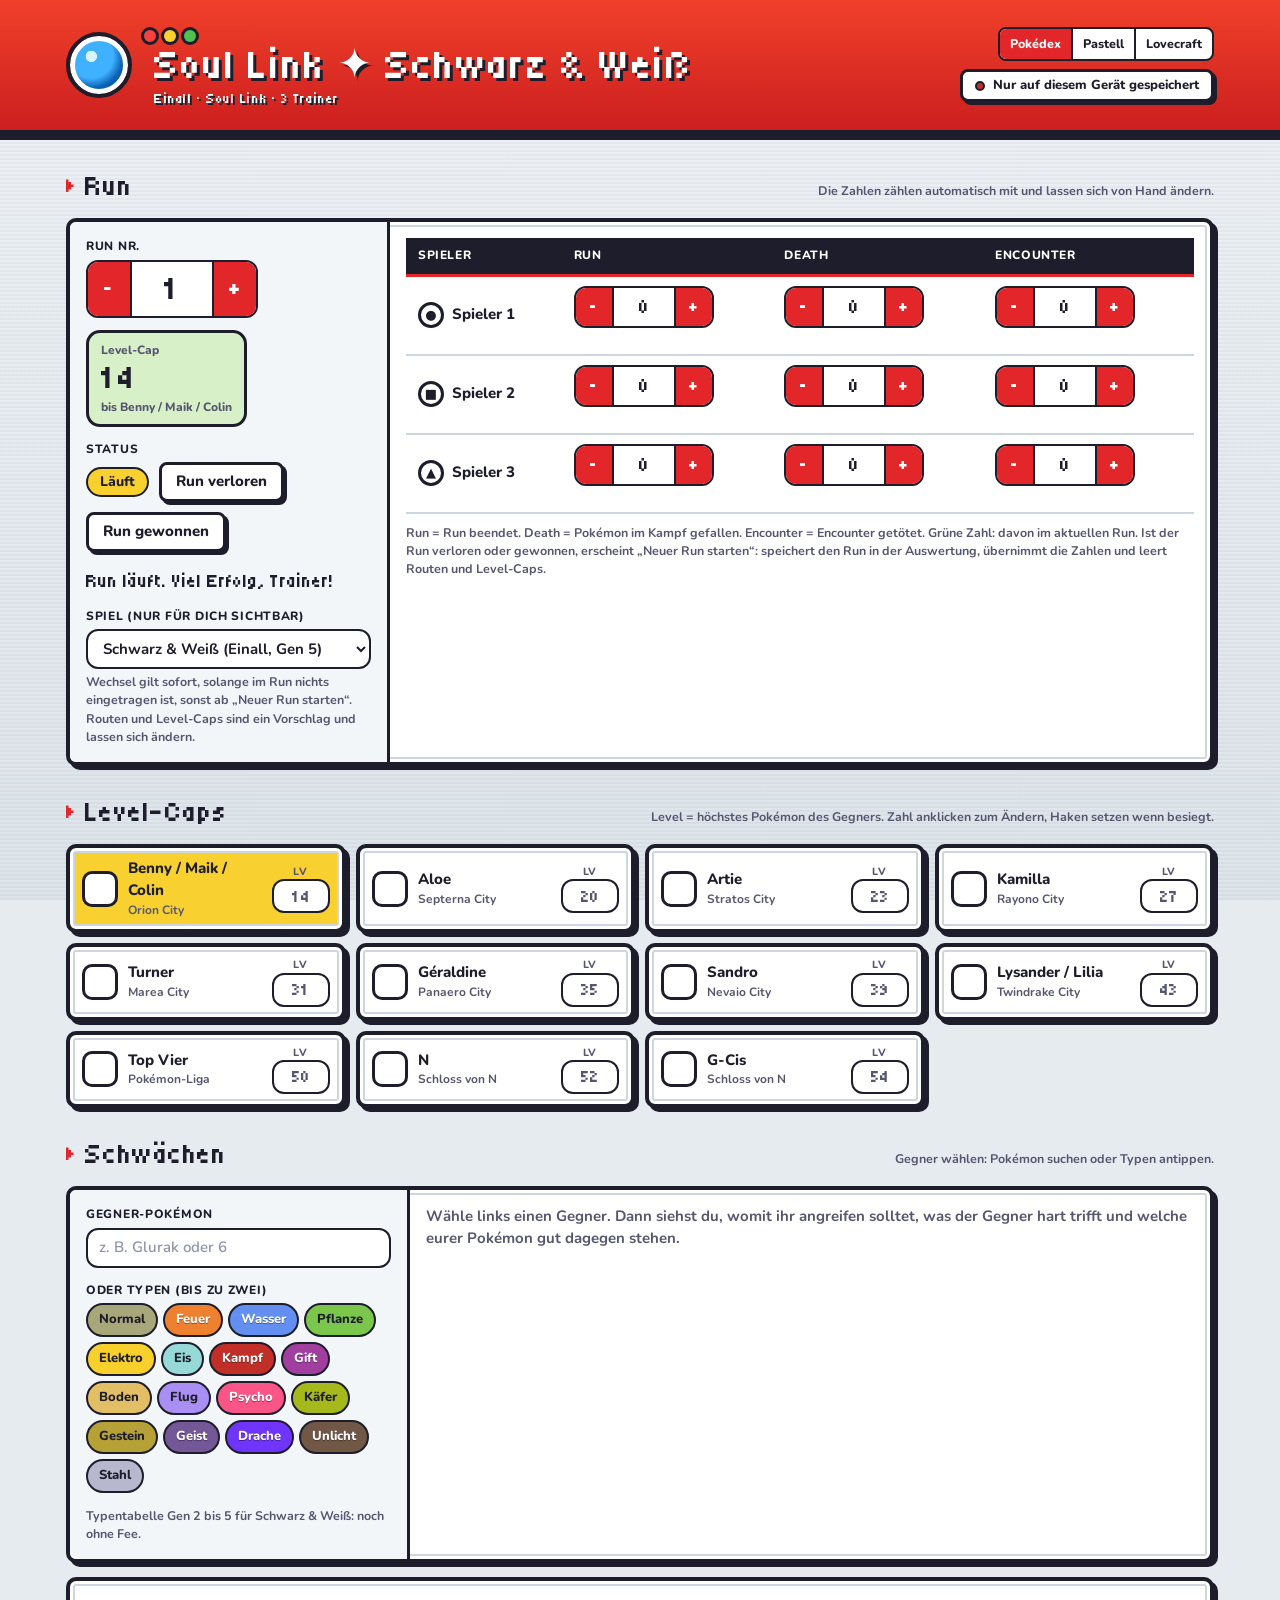
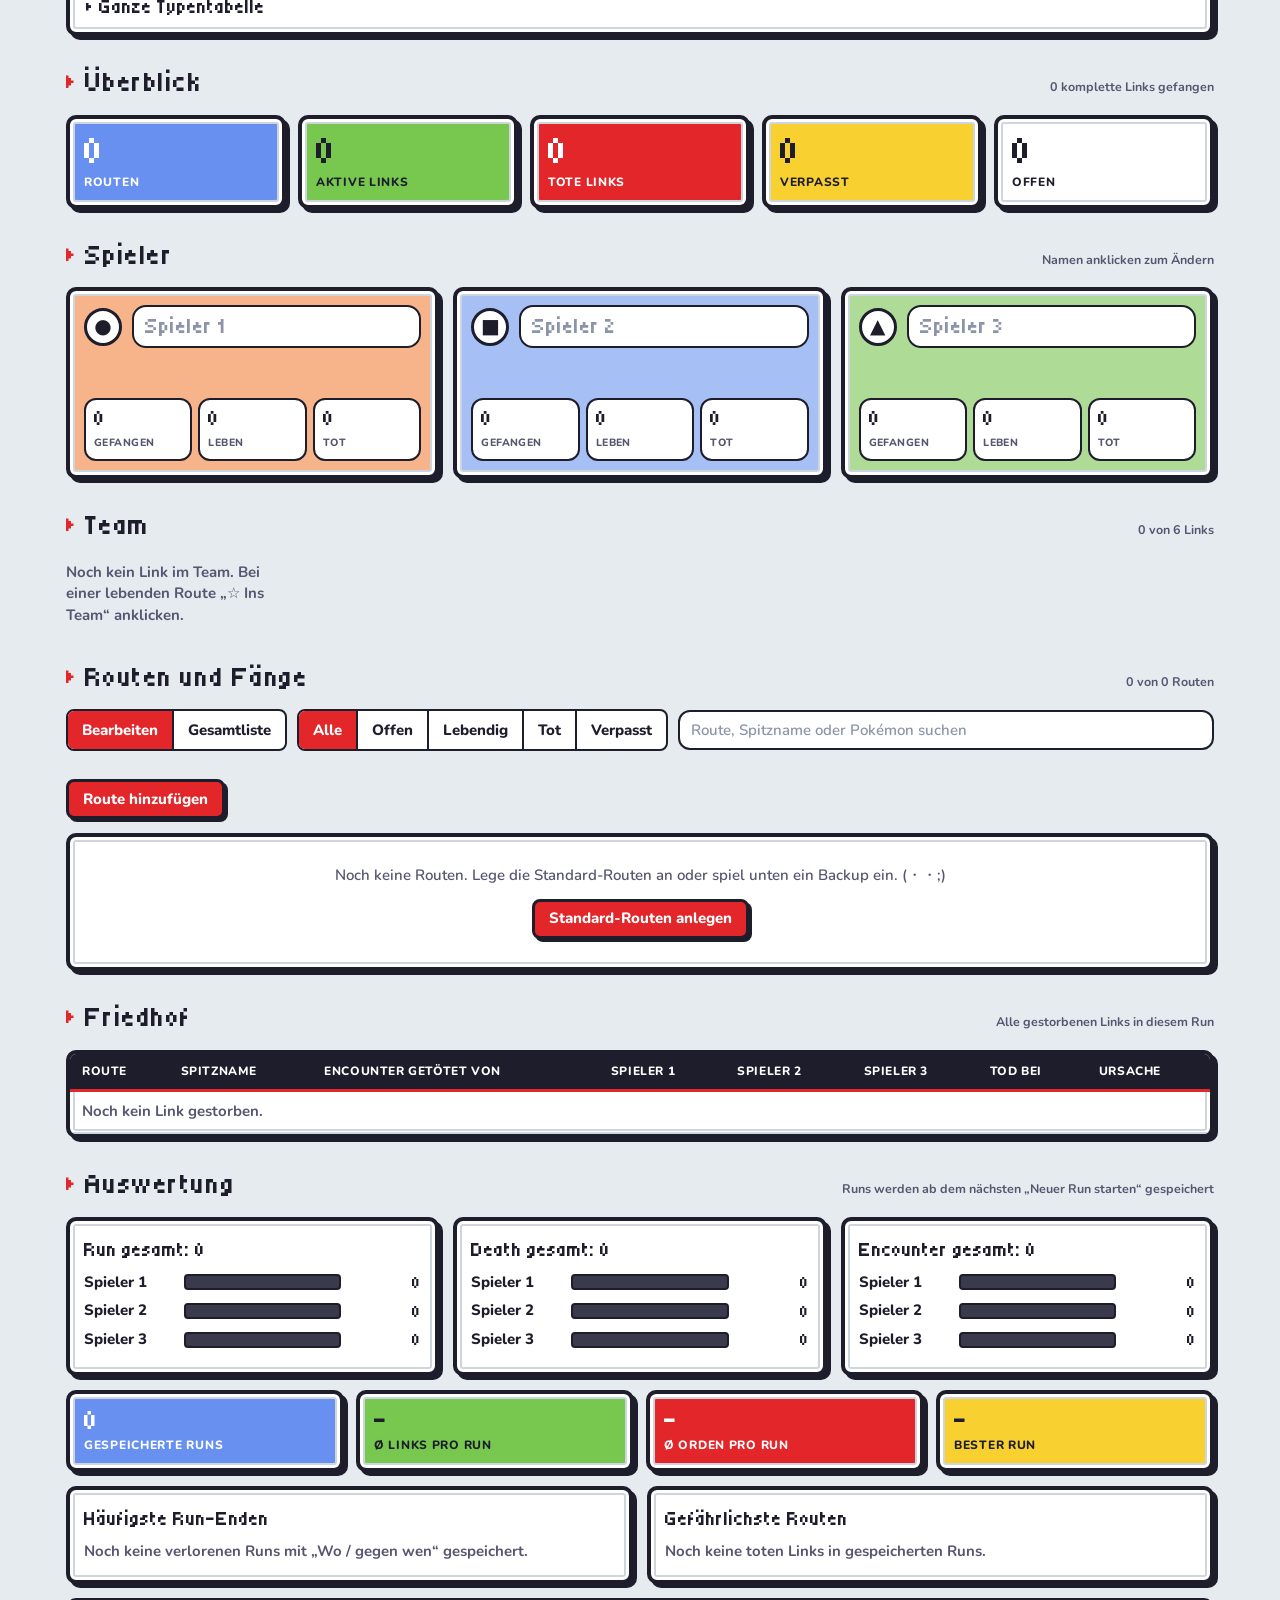
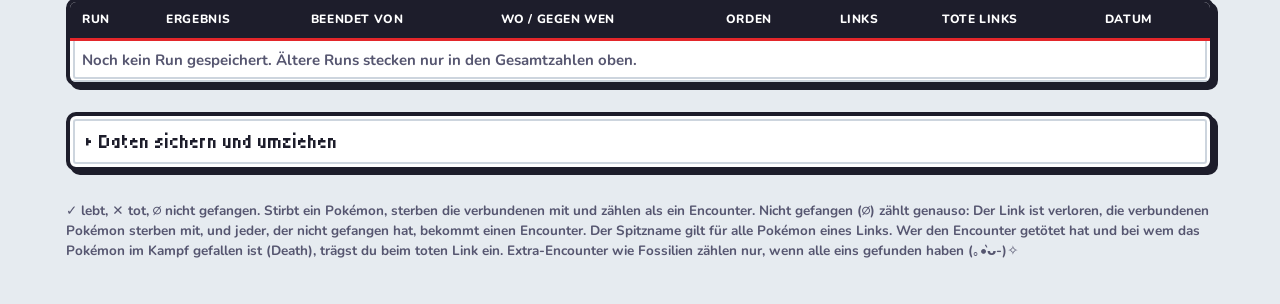
==== commit b7f91e39: "Schwächen-Karte, Team-Leiste, Sprites und Dupe-Hinweis" ====
--- a/index.html
+++ b/index.html
@@ -1,12 +1,12 @@
 <!DOCTYPE html>
-<html lang="de" data-theme="pokedex" data-v="202611171350">
+<html lang="de" data-theme="pokedex" data-v="202611262332">
 <head>
 <meta charset="utf-8">
 <meta name="viewport" content="width=device-width, initial-scale=1">
 <title>Soul Link</title>
 <link rel="preconnect" href="https://fonts.googleapis.com">
 <link href="https://fonts.googleapis.com/css2?family=Fredoka:wght@500;600;700&family=Nunito:wght@500;600;700;800&family=IM+Fell+English:ital@0;1&family=IM+Fell+English+SC&family=Crimson+Pro:wght@400;500;600;700&family=Tiny5&display=swap" rel="stylesheet">
-<link rel="stylesheet" href="css/style.css?v=202611171350">
+<link rel="stylesheet" href="css/style.css?v=202611262332">
 <script>/* Theme vor dem ersten Zeichnen setzen (Standard Pokédex; andere Wahl nur für den Admin, prüft js/app.js nach der Anmeldung) */try{var t=localStorage.getItem("soullink-theme");if(t==="pastell"||t==="lovecraft")document.documentElement.setAttribute("data-theme",t)}catch(e){}</script>
 </head>
 <body class="gated">
@@ -78,6 +78,24 @@
   <div class="caps" id="caps"></div>
 </section>
 
+<section aria-labelledby="h-wk">
+  <div class="sec-h"><h2 id="h-wk">Schwächen</h2><small id="wkNote">Gegner wählen: Pokémon suchen oder Typen antippen.</small></div>
+  <div class="card wk">
+    <div class="wk-in">
+      <div class="field"><label for="wkQ">Gegner-Pokémon</label>
+        <div class="wk-q"><input type="text" id="wkQ" placeholder="z. B. Glurak oder 6" role="combobox" aria-autocomplete="list" aria-controls="pk" aria-expanded="false" autocomplete="off"><button type="button" class="btn" id="wkClear" hidden>Leeren</button></div></div>
+      <div class="field"><span class="lbl" id="wkTL">oder Typen (bis zu zwei)</span><div class="tys" id="wkTypes" role="group" aria-labelledby="wkTL"></div></div>
+      <p class="note" id="wkGen" style="margin:0"></p>
+    </div>
+    <div class="wk-out" id="wkOut" aria-live="polite"></div>
+  </div>
+  <details class="card wkchart" id="wkChartBox">
+    <summary>Ganze Typentabelle</summary>
+    <p class="note" style="margin:0 16px 10px">Zeile = Angriffstyp, Spalte = Typ des Getroffenen. Die Spalten des gewählten Gegners sind markiert.</p>
+    <div class="tw0" id="wkChart"></div>
+  </details>
+</section>
+
 <section aria-labelledby="h-kpi">
   <div class="sec-h"><h2 id="h-kpi">Überblick</h2><small id="kpiNote"></small></div>
   <div class="kpis" id="kpis"></div>
@@ -86,6 +104,12 @@
 <section aria-labelledby="h-pl">
   <div class="sec-h"><h2 id="h-pl">Spieler</h2><small>Namen anklicken zum Ändern</small></div>
   <div class="players" id="players"></div>
+</section>
+
+<section aria-labelledby="h-team">
+  <div class="sec-h"><h2 id="h-team">Team</h2><small id="teamNote"></small></div>
+  <div class="team" id="team"></div>
+  <div class="card teamwarn" id="teamWarn" role="status" hidden></div>
 </section>
 
 <section aria-labelledby="h-rt">
@@ -171,9 +195,11 @@
 <footer>✓ lebt, ✕ tot, ∅ nicht gefangen. Stirbt ein Pokémon, sterben die verbundenen mit und zählen als ein Encounter. Nicht gefangen (∅) zählt genauso: Der Link ist verloren, die verbundenen Pokémon sterben mit, und jeder, der nicht gefangen hat, bekommt einen Encounter. Der Spitzname gilt für alle Pokémon eines Links. Wer den Encounter getötet hat und bei wem das Pokémon im Kampf gefallen ist (Death), trägst du beim toten Link ein. Extra-Encounter wie Fossilien zählen nur, wenn alle eins gefunden haben (｡•̀ᴗ-)✧</footer>
 </main>
 
-<script src="config.js?v=202611171350"></script>
-<script src="js/games.js?v=202611171350"></script>
-<script src="js/pokemon.js?v=202611171350"></script>
-<script src="js/app.js?v=202611171350"></script>
+<script src="config.js?v=202611262332"></script>
+<script src="js/games.js?v=202611262332"></script>
+<script src="js/pokemon.js?v=202611262332"></script>
+<script src="js/evo.js?v=202611262332"></script>
+<script src="js/types.js?v=202611262332"></script>
+<script src="js/app.js?v=202611262332"></script>
 </body>
 </html>
--- a/css/style.css
+++ b/css/style.css
@@ -111,6 +111,61 @@
 .cap .lvw{display:flex;flex-direction:column;align-items:center;font-size:10.5px;font-weight:800;color:var(--mute);text-transform:uppercase}
 .cap .lvw input{width:58px;text-align:center;font:700 18px var(--display);padding:3px;min-height:34px}
 
+/* Schwächen-Karte. Typfarben gelten in allen Themes (Lovecraft dämpft sie unten), Bausteine setzen --tyc:var(--tyN) */
+:root{--ty0:#a8a77a;--ty1:#ee8130;--ty2:#6390f0;--ty3:#7ac74c;--ty4:#f7d02c;--ty5:#96d9d6;--ty6:#c22e28;--ty7:#a33ea1;--ty8:#e2bf65;
+  --ty9:#a98ff3;--ty10:#f95587;--ty11:#a6b91a;--ty12:#b6a136;--ty13:#735797;--ty14:#6f35fc;--ty15:#705746;--ty16:#b7b7ce;--ty17:#d685ad;--tyfg:#fff}
+.wk{display:grid;grid-template-columns:minmax(0,340px) minmax(0,1fr);overflow:hidden}
+.wk-in{padding:16px;background:var(--tint);border-right:3px solid var(--ink);display:flex;flex-direction:column;gap:14px}
+.wk-in .lbl,.wk-in label{color:var(--ink)}
+.wk-q{display:flex;gap:8px}
+.wk-q .btn{flex:none}
+.wk-out{padding:16px;display:flex;flex-direction:column;gap:18px;min-width:0}
+.wk-out .empty2{margin:0}
+.tys{display:flex;flex-wrap:wrap;gap:5px}
+.ty{display:inline-block;background:var(--tyc);color:var(--tyfg);border:2px solid var(--ink);border-radius:99px;padding:1px 10px;font-size:12.5px;font-weight:800;line-height:1.5;text-shadow:0 1px 0 rgba(0,0,0,.4);white-space:nowrap}
+.ty.lt{color:var(--ink);text-shadow:none}
+.ty.sm{font-size:10.5px;padding:0 7px;border-width:1.5px}
+.tyb{cursor:pointer;min-height:34px;padding:3px 11px;font-size:13px}
+.tyb:hover{filter:brightness(1.08)}
+.tyb[aria-pressed=true]{box-shadow:0 0 0 3px var(--surface),0 0 0 5.5px var(--ink)}
+.tyb[aria-pressed=true]::before{content:"✓ "}
+.wk-h{display:flex;gap:10px;align-items:center;flex-wrap:wrap}
+.wk-h b{font:700 26px/1.1 var(--display)}
+.wk-b h3{font-size:18px;margin-bottom:6px}
+.wk-r{display:grid;grid-template-columns:112px minmax(0,1fr);gap:10px;align-items:center;padding:6px 0;border-bottom:2px dashed var(--line)}
+.wk-r:last-of-type{border-bottom:0}
+.wk-x{display:flex;flex-direction:column;align-items:flex-start;gap:2px;line-height:1.1}
+.wk-x b{font:700 20px var(--display)}
+.wk-x small{font-size:10.5px;font-weight:800;text-transform:uppercase;letter-spacing:.04em;color:var(--mute)}
+.wk-r[data-x="4"] .wk-x b,.wk-r[data-x="2"] .wk-x b,.wk-r[data-x="tough"] .wk-x b{color:var(--live)}
+.wk-r[data-x="0.5"] .wk-x b,.wk-r[data-x="0.25"] .wk-x b,.wk-r[data-x="0"] .wk-x b{color:var(--dead)}
+.wk-r[data-x="tough"] .wk-x b{font-size:16px}
+.wk-b .note{margin-top:6px}
+.wk-tt td{vertical-align:top;min-width:120px}
+.wk-tt td.best{background:var(--extrabg)}
+.wk-mon{display:block;font-weight:800;margin-bottom:3px}
+.wk-sc{display:flex;gap:5px;flex-wrap:wrap;margin-top:5px;font-size:11.5px;font-weight:800}
+.wk-sc span{border:2px solid var(--ink);border-radius:8px;padding:0 6px;background:var(--surface);white-space:nowrap}
+.wk-sc .good{background:var(--mint)}
+.wk-sc .bad{background:var(--dead);color:var(--surface)}
+.wk-tip{display:inline-block;margin-top:5px;font-size:11px;font-weight:800;padding:0 8px;border:2px solid var(--ink);border-radius:99px;background:var(--lemon)}
+.wk-tip::before{content:"★ "}
+.wkchart{margin-top:14px}
+.wkchart .tw0{padding:0 16px 16px}
+.tychart{border-collapse:collapse;font-size:12px;width:auto}
+.tychart th,.tychart td{padding:3px 4px;text-align:center;border:1px solid var(--line);min-width:31px;height:28px;vertical-align:middle;letter-spacing:0;text-transform:none}
+.tychart th.ty-h,.tychart th.ty-r{background:var(--tyc);color:var(--tyfg);text-shadow:0 1px 0 rgba(0,0,0,.4);font-size:11.5px;border:1px solid var(--ink)}
+.tychart th.ty-r{text-align:left;padding:3px 8px;white-space:nowrap}
+.tychart th.lt{color:var(--ink);text-shadow:none}
+.tychart th.c0{font-size:10.5px;white-space:nowrap}
+.tychart td{font-weight:800;background:var(--surface)}
+.tychart td[data-x="2"]{background:var(--mint)}
+.tychart td[data-x="0.5"]{background:var(--tint)}
+.tychart td[data-x="0"]{background:var(--ink);color:var(--surface)}
+.tychart td.on{box-shadow:inset 0 0 0 2px var(--ink)}
+.tychart th.on{box-shadow:inset 0 -5px 0 var(--ink)}
+.tychart tbody tr:hover td{filter:brightness(.93)}
+
 /* Kennzahlen */
 .kpis{display:grid;grid-template-columns:repeat(5,minmax(0,1fr));gap:12px}
 .kpi{padding:12px 14px}
@@ -167,6 +222,29 @@
 .rinfo .rnk{font:700 20px var(--display);background:var(--surface)}
 .cell .sp{font-size:14px;min-height:36px;padding:5px 10px;border-style:dashed;border-width:2px}
 .cell .seg{align-self:flex-start}
+.spw{display:flex;gap:6px;align-items:center;min-width:0}
+.spw .sp{flex:1;min-width:0}
+.spi{width:40px;height:40px;flex:none;image-rendering:pixelated;object-fit:contain;object-view-box:inset(16%);margin:-4px 0}
+.cell[data-v=dead] .spi,.cell[data-v=miss] .spi{filter:grayscale(1);opacity:.55}
+.cell .tyl{display:flex;flex-wrap:wrap;gap:4px;align-items:center;font-size:11px;line-height:1.3}
+.dupe{color:var(--dead);font-weight:800}
+.teamb{font-size:11px;font-weight:800;padding:1px 9px;border:2px solid var(--ink);border-radius:99px;background:var(--surface);cursor:pointer}
+.teamb[aria-pressed=true]{background:var(--lemon)}
+.teamb:disabled{opacity:.5;cursor:not-allowed}
+.team{display:grid;grid-template-columns:repeat(auto-fill,minmax(220px,1fr));gap:12px}
+.tm{padding:10px 12px;display:flex;flex-direction:column;gap:6px;min-width:0}
+.tmh{display:flex;gap:8px;align-items:baseline;flex-wrap:wrap}
+.tmh small{color:var(--mute);font-weight:700;font-size:11px}
+.tmp{display:flex;gap:8px;align-items:center;min-width:0;border-radius:10px;padding:2px 6px;background:var(--pc)}
+.tmp[data-p="0"]{--pc:var(--p0)} .tmp[data-p="1"]{--pc:var(--p1)} .tmp[data-p="2"]{--pc:var(--p2)} .tmp[data-p="3"]{--pc:var(--p3)} .tmp[data-p="4"]{--pc:var(--p4)} .tmp[data-p="5"]{--pc:var(--p5)}
+.tmp[data-clash]{outline:2.5px solid var(--dead)}
+.tmp .spi{margin:0}
+.tmp .spx{display:grid;place-items:center;font-size:18px}
+.tmp div{display:flex;flex-direction:column;min-width:0}
+.tmn{font-weight:800;font-size:14px;overflow:hidden;text-overflow:ellipsis;white-space:nowrap}
+.tmp small{font-size:11px;font-weight:700;color:var(--mute)}
+.tmp .tys{gap:3px;flex-direction:row}
+.teamwarn{margin-top:12px;padding:10px 14px;font-weight:700;color:var(--dead)}
 .cell .seg button{padding:4px 12px;min-height:34px}
 .cell[data-v=dead] .sp:not(:placeholder-shown){text-decoration:line-through;color:var(--mute)}
 .cell .seg button[data-v=dead][aria-pressed=true]{background:var(--dead)}
@@ -238,7 +316,7 @@
 footer{margin:30px 0 44px;color:var(--mute);font-size:13.5px;font-weight:700}
 body.ro input,body.ro select,body.ro .seg button,body.ro .btn,body.ro .chipb,body.ro .tick,body.ro .stp{pointer-events:none;opacity:.7}
 /* Lesen, Filtern, Suchen und Anmelden bleiben auch ohne Schreibrecht bedienbar */
-body.ro #q,body.ro #filter button,body.ro #viewSeg button,body.ro #themeSeg button,body.ro .btn.authbtn,body.ro #copyBtn,body.ro #moreBtn{pointer-events:auto;opacity:1}
+body.ro #q,body.ro #wkQ,body.ro #wkClear,body.ro #wkTypes button,body.ro #filter button,body.ro #viewSeg button,body.ro #themeSeg button,body.ro .btn.authbtn,body.ro #copyBtn,body.ro #moreBtn{pointer-events:auto;opacity:1}
 
 /* Anmeldung */
 .topr{display:flex;flex-direction:column;align-items:flex-end;gap:8px}
@@ -252,6 +330,8 @@
 
 @media (max-width:900px){
   .run{grid-template-columns:minmax(0,1fr)}.run .l{border-right:0;border-bottom:3px solid var(--ink)}
+  .wk{grid-template-columns:minmax(0,1fr)}.wk-in{border-right:0;border-bottom:3px solid var(--ink)}
+  .wk-r{grid-template-columns:88px minmax(0,1fr)}
   .runend{grid-template-columns:1fr}
   .kpis{grid-template-columns:repeat(3,minmax(0,1fr))}
   .players,.ana,.ana3,.bk{grid-template-columns:1fr}
@@ -372,6 +452,8 @@
 [data-theme="lovecraft"] .kpi b,[data-theme="lovecraft"] .capnow b,[data-theme="lovecraft"] .pstats b,[data-theme="lovecraft"] .stepper input,[data-theme="lovecraft"] .cap .lvw input,[data-theme="lovecraft"] .bar .vl,[data-theme="lovecraft"] .no,[data-theme="lovecraft"] td.n{font-family:var(--body);font-weight:600;font-variant-numeric:lining-nums tabular-nums}
 [data-theme="lovecraft"] .bar .tr{background:#d9cba6;border-width:1px;border-radius:2px}
 [data-theme="lovecraft"] .bar .fl{border-right-width:1px}
+[data-theme="lovecraft"] .ty,[data-theme="lovecraft"] .tychart th.ty-h,[data-theme="lovecraft"] .tychart th.ty-r{filter:saturate(.55) sepia(.25)}
+[data-theme="lovecraft"] .ty{border-width:1px}
 [data-theme="lovecraft"] #pk{border-width:1.5px;border-radius:3px;box-shadow:0 8px 22px rgba(0,0,0,.4)}
 [data-theme="lovecraft"] details>summary{color:var(--ink)}
 @media (prefers-reduced-motion:no-preference){
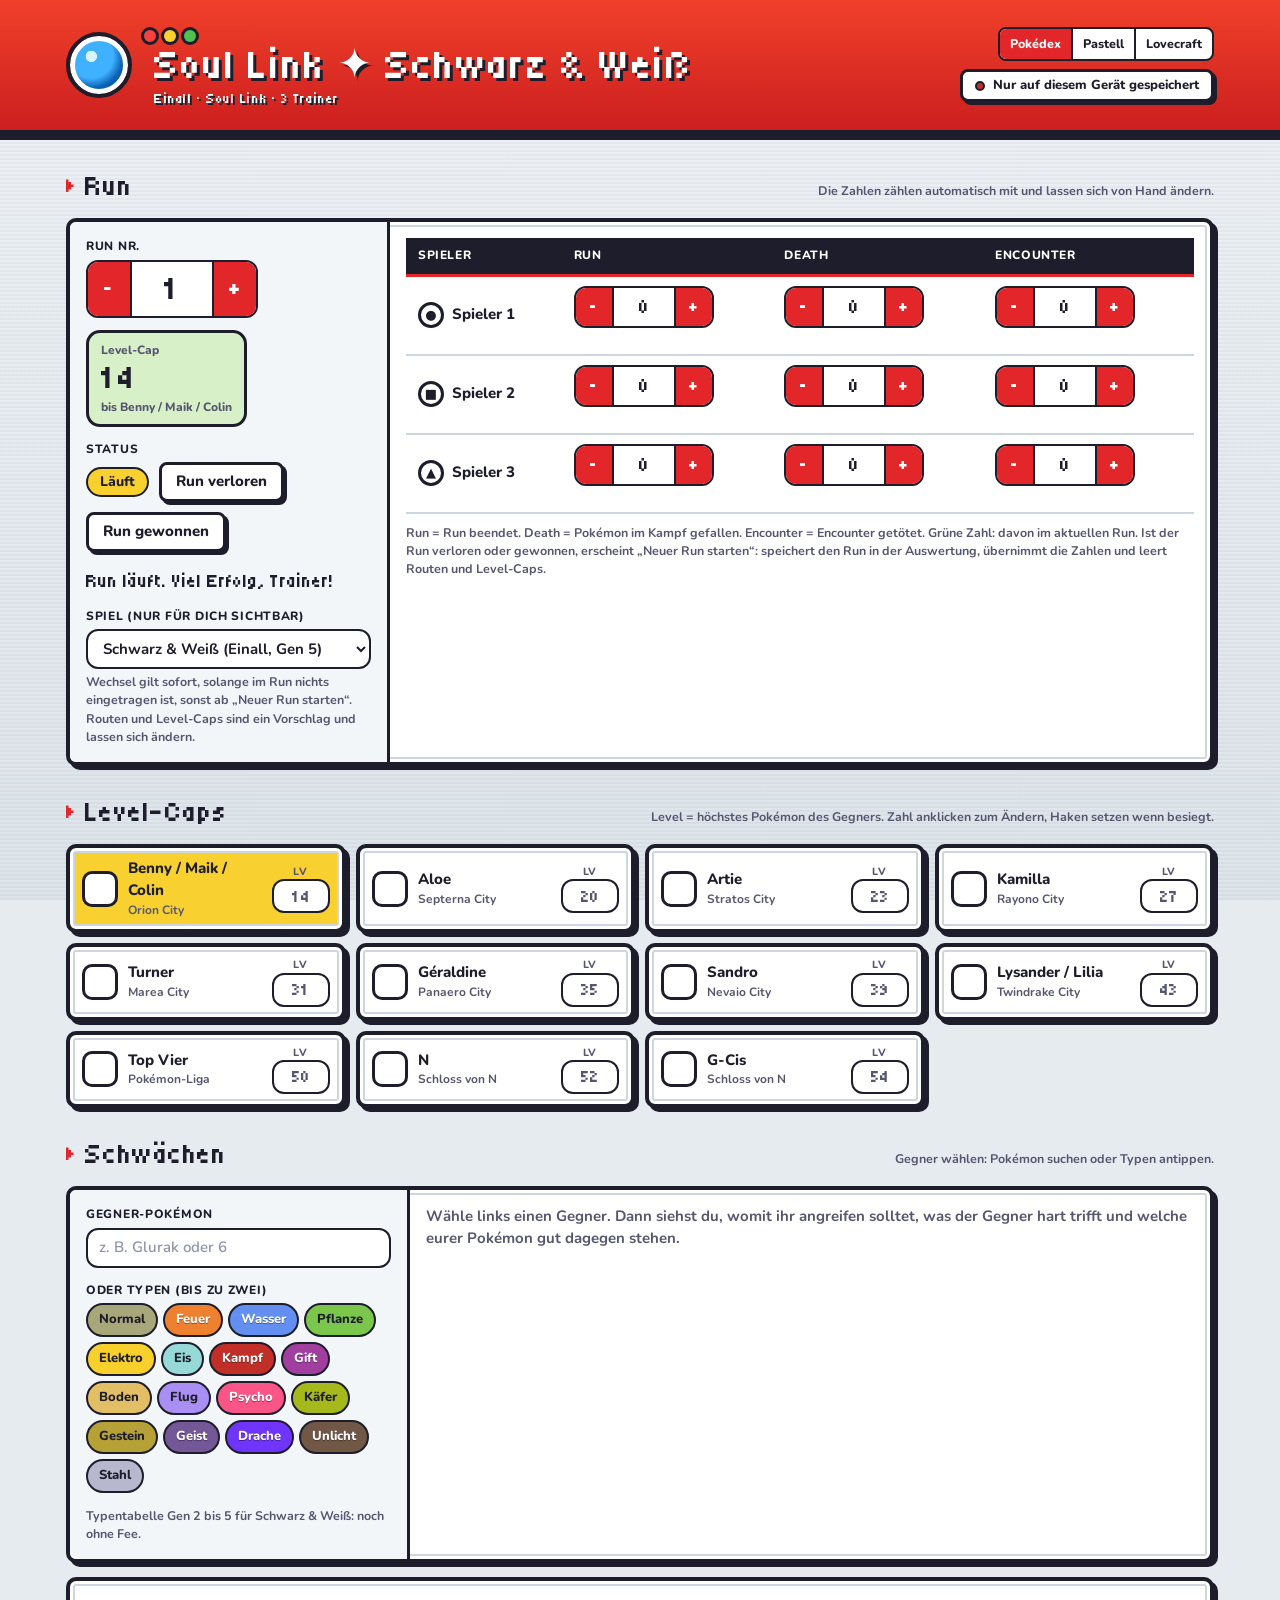
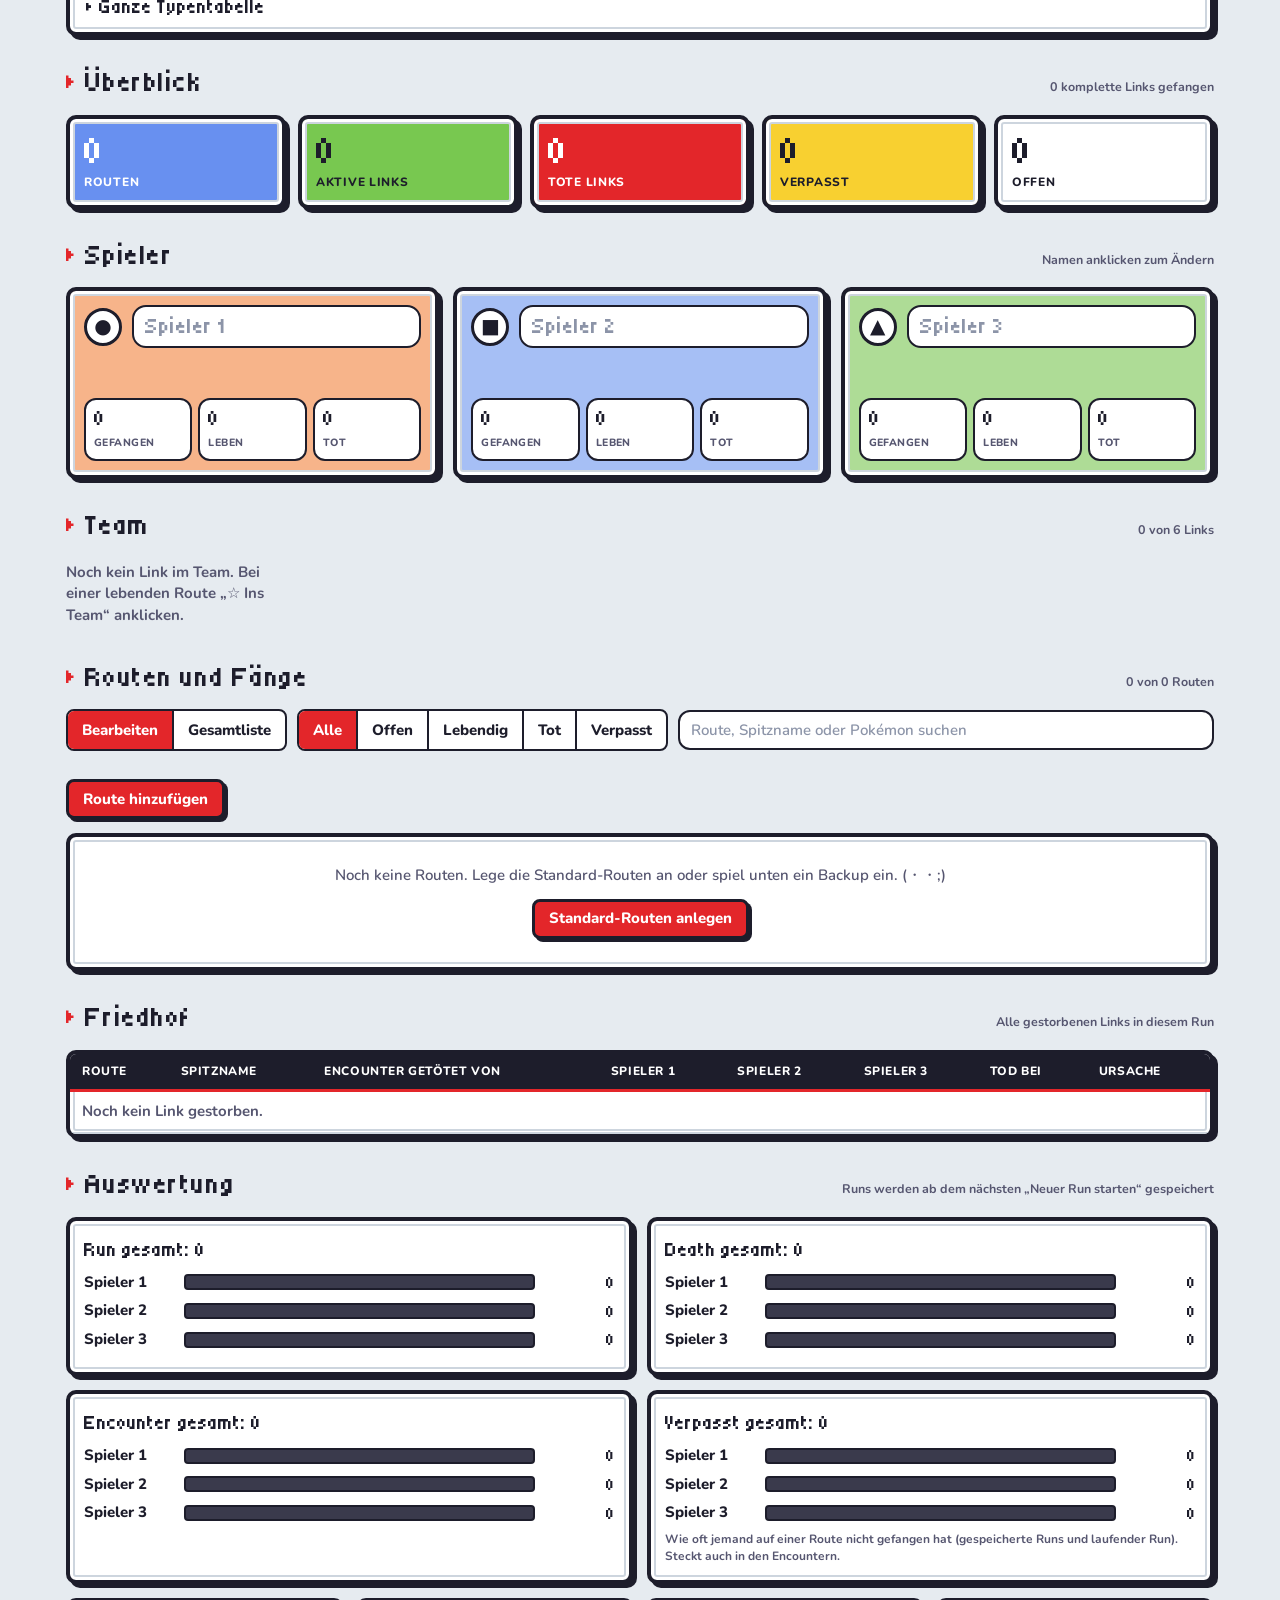
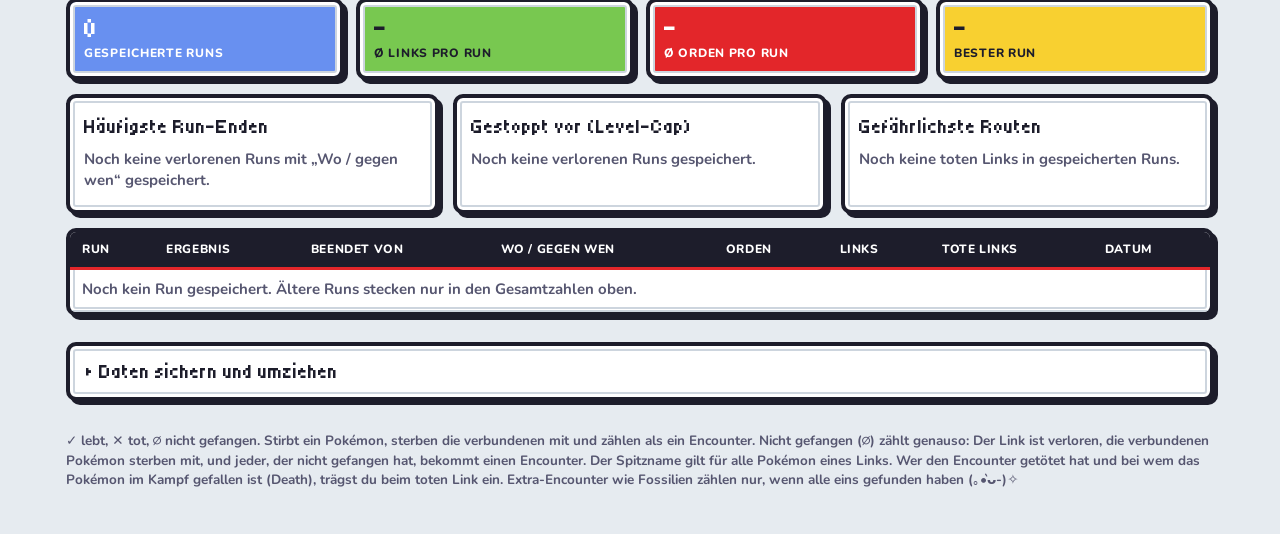
==== commit 6f1e4733: "Auswertung: Filter nach Spiel, Verpasst pro Spieler, Gestoppt vor" ====
--- a/index.html
+++ b/index.html
@@ -1,12 +1,12 @@
 <!DOCTYPE html>
-<html lang="de" data-theme="pokedex" data-v="202611262332">
+<html lang="de" data-theme="pokedex" data-v="202611262343">
 <head>
 <meta charset="utf-8">
 <meta name="viewport" content="width=device-width, initial-scale=1">
 <title>Soul Link</title>
 <link rel="preconnect" href="https://fonts.googleapis.com">
 <link href="https://fonts.googleapis.com/css2?family=Fredoka:wght@500;600;700&family=Nunito:wght@500;600;700;800&family=IM+Fell+English:ital@0;1&family=IM+Fell+English+SC&family=Crimson+Pro:wght@400;500;600;700&family=Tiny5&display=swap" rel="stylesheet">
-<link rel="stylesheet" href="css/style.css?v=202611262332">
+<link rel="stylesheet" href="css/style.css?v=202611262343">
 <script>/* Theme vor dem ersten Zeichnen setzen (Standard Pokédex; andere Wahl nur für den Admin, prüft js/app.js nach der Anmeldung) */try{var t=localStorage.getItem("soullink-theme");if(t==="pastell"||t==="lovecraft")document.documentElement.setAttribute("data-theme",t)}catch(e){}</script>
 </head>
 <body class="gated">
@@ -147,11 +147,12 @@
 </section>
 
 <section aria-labelledby="h-an">
-  <div class="sec-h"><h2 id="h-an">Auswertung</h2><small id="anaNote"></small></div>
+  <div class="sec-h"><h2 id="h-an">Auswertung</h2><div class="anaf"><select id="anaGame" aria-label="Auswertung nach Spiel filtern" hidden></select><small id="anaNote"></small></div></div>
   <div class="ana" id="anaTotals"></div>
   <div class="ana2" id="anaKpis"></div>
   <div class="ana3">
     <div class="card box"><h3>Häufigste Run-Enden</h3><div id="anaWhere"></div></div>
+    <div class="card box"><h3>Gestoppt vor (Level-Cap)</h3><div id="anaStop"></div></div>
     <div class="card box"><h3>Gefährlichste Routen</h3><div id="anaRoutes"></div></div>
   </div>
   <div class="card tw"><table>
@@ -195,11 +196,11 @@
 <footer>✓ lebt, ✕ tot, ∅ nicht gefangen. Stirbt ein Pokémon, sterben die verbundenen mit und zählen als ein Encounter. Nicht gefangen (∅) zählt genauso: Der Link ist verloren, die verbundenen Pokémon sterben mit, und jeder, der nicht gefangen hat, bekommt einen Encounter. Der Spitzname gilt für alle Pokémon eines Links. Wer den Encounter getötet hat und bei wem das Pokémon im Kampf gefallen ist (Death), trägst du beim toten Link ein. Extra-Encounter wie Fossilien zählen nur, wenn alle eins gefunden haben (｡•̀ᴗ-)✧</footer>
 </main>
 
-<script src="config.js?v=202611262332"></script>
-<script src="js/games.js?v=202611262332"></script>
-<script src="js/pokemon.js?v=202611262332"></script>
-<script src="js/evo.js?v=202611262332"></script>
-<script src="js/types.js?v=202611262332"></script>
-<script src="js/app.js?v=202611262332"></script>
+<script src="config.js?v=202611262343"></script>
+<script src="js/games.js?v=202611262343"></script>
+<script src="js/pokemon.js?v=202611262343"></script>
+<script src="js/evo.js?v=202611262343"></script>
+<script src="js/types.js?v=202611262343"></script>
+<script src="js/app.js?v=202611262343"></script>
 </body>
 </html>
--- a/css/style.css
+++ b/css/style.css
@@ -276,7 +276,11 @@
 th.pk0{background:var(--p0)}th.pk1{background:var(--p1)}th.pk2{background:var(--p2)}th.pk3{background:var(--p3)}th.pk4{background:var(--p4)}th.pk5{background:var(--p5)}
 
 /* Auswertung */
-.ana{display:grid;grid-template-columns:repeat(3,minmax(0,1fr));gap:14px}
+.ana{display:grid;grid-template-columns:repeat(2,minmax(0,1fr));gap:14px}
+.anaf{display:flex;align-items:center;gap:10px;flex-wrap:wrap}
+.anaf select{width:auto;max-width:100%}
+body.ro #anaGame{pointer-events:auto;opacity:1}
+.ana .note{margin:6px 0 0;font-size:12px}
 .box{padding:14px}
 .box h3{font-size:20px;margin-bottom:8px}
 .bar{display:grid;grid-template-columns:minmax(0,92px) minmax(0,1fr) 72px;gap:8px;align-items:center;margin:7px 0;font-weight:800}
@@ -288,7 +292,8 @@
 .bar .vl small{font:800 11px var(--body);color:var(--mute);margin-left:4px}
 .bar[data-p="0"]{--pc:var(--p0)}.bar[data-p="1"]{--pc:var(--p1)}.bar[data-p="2"]{--pc:var(--p2)}.bar[data-p="3"]{--pc:var(--p3)}.bar[data-p="4"]{--pc:var(--p4)}.bar[data-p="5"]{--pc:var(--p5)}.bar[data-p="x"]{--pc:var(--lilac)}
 .ana2{display:grid;grid-template-columns:repeat(4,minmax(0,1fr));gap:12px;margin-top:14px}
-.ana3{display:grid;grid-template-columns:repeat(2,minmax(0,1fr));gap:14px;margin-top:14px}
+.ana3{display:grid;grid-template-columns:repeat(3,minmax(0,1fr));gap:14px;margin-top:14px}
+.ana3 .bar{grid-template-columns:minmax(0,1.3fr) minmax(0,1fr) 36px}
 .empty2{color:var(--mute);font-weight:700;margin:4px 0}
 
 /* Backup */
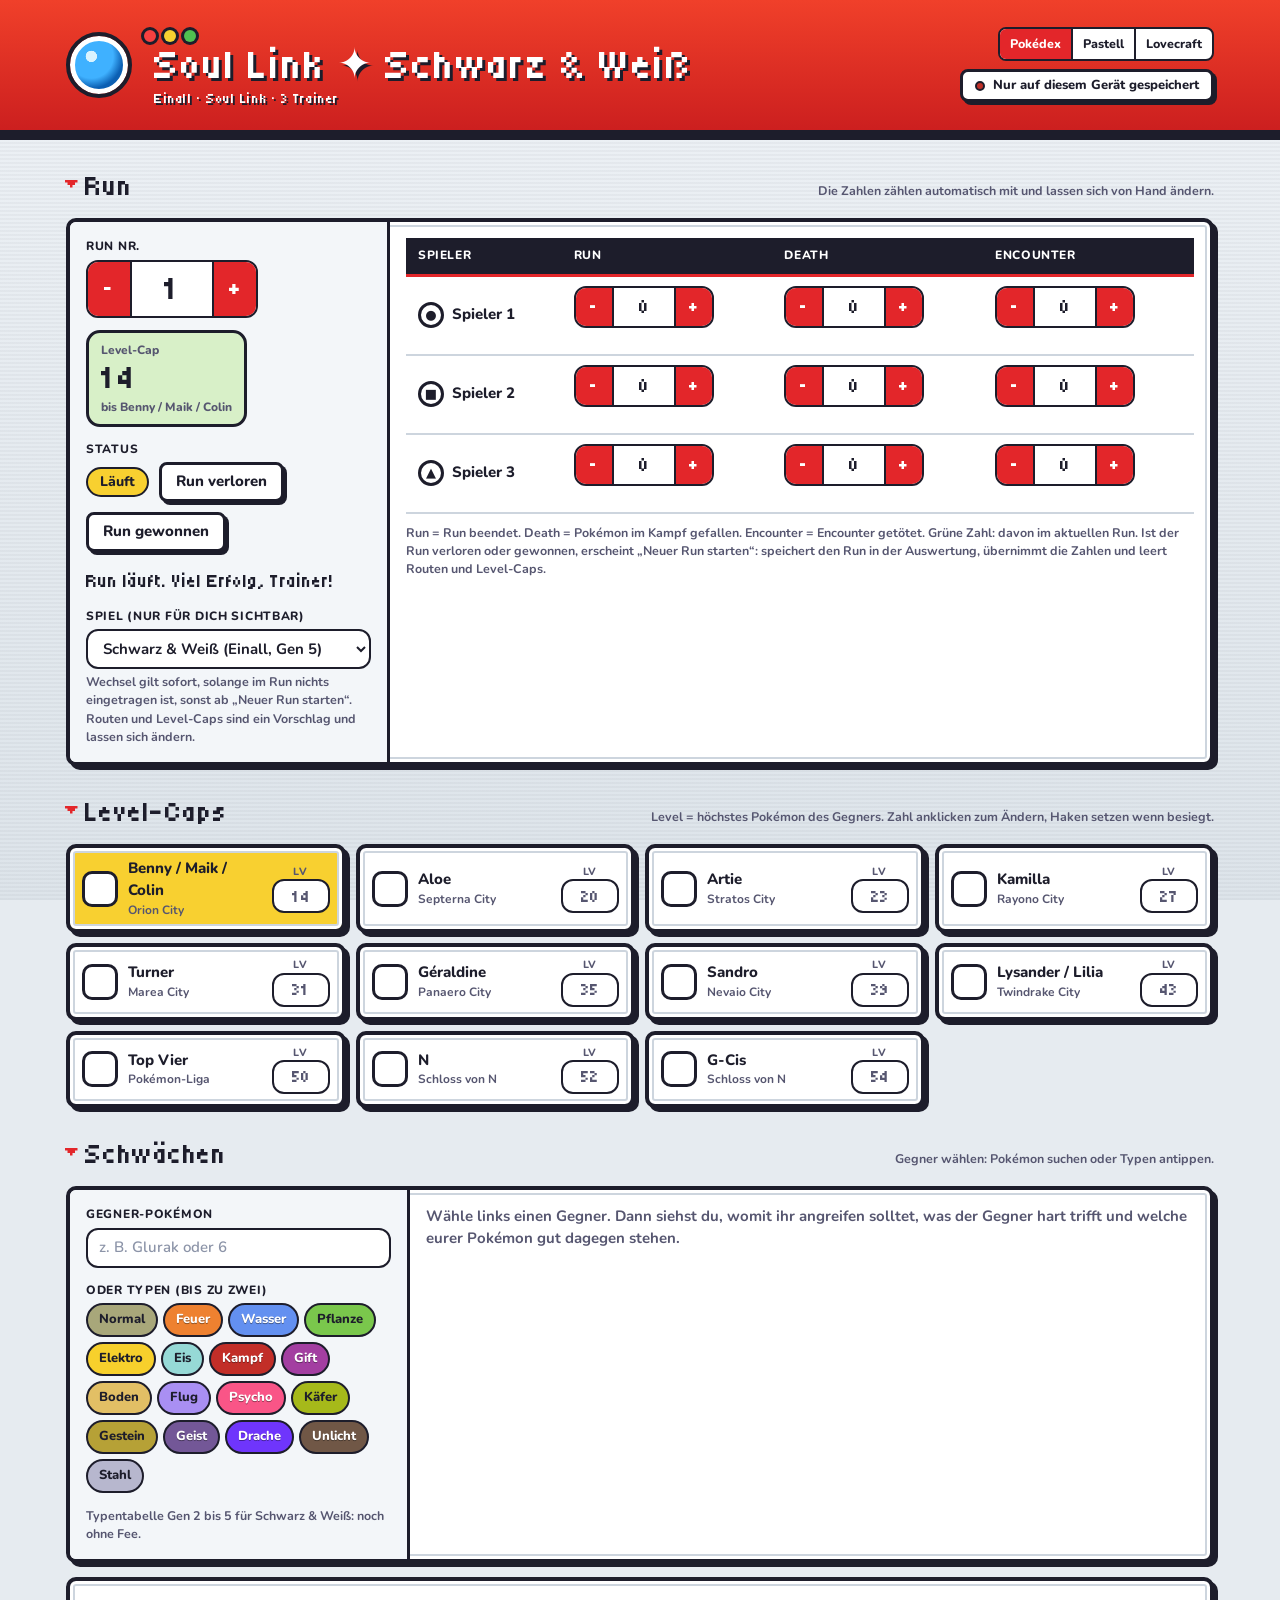
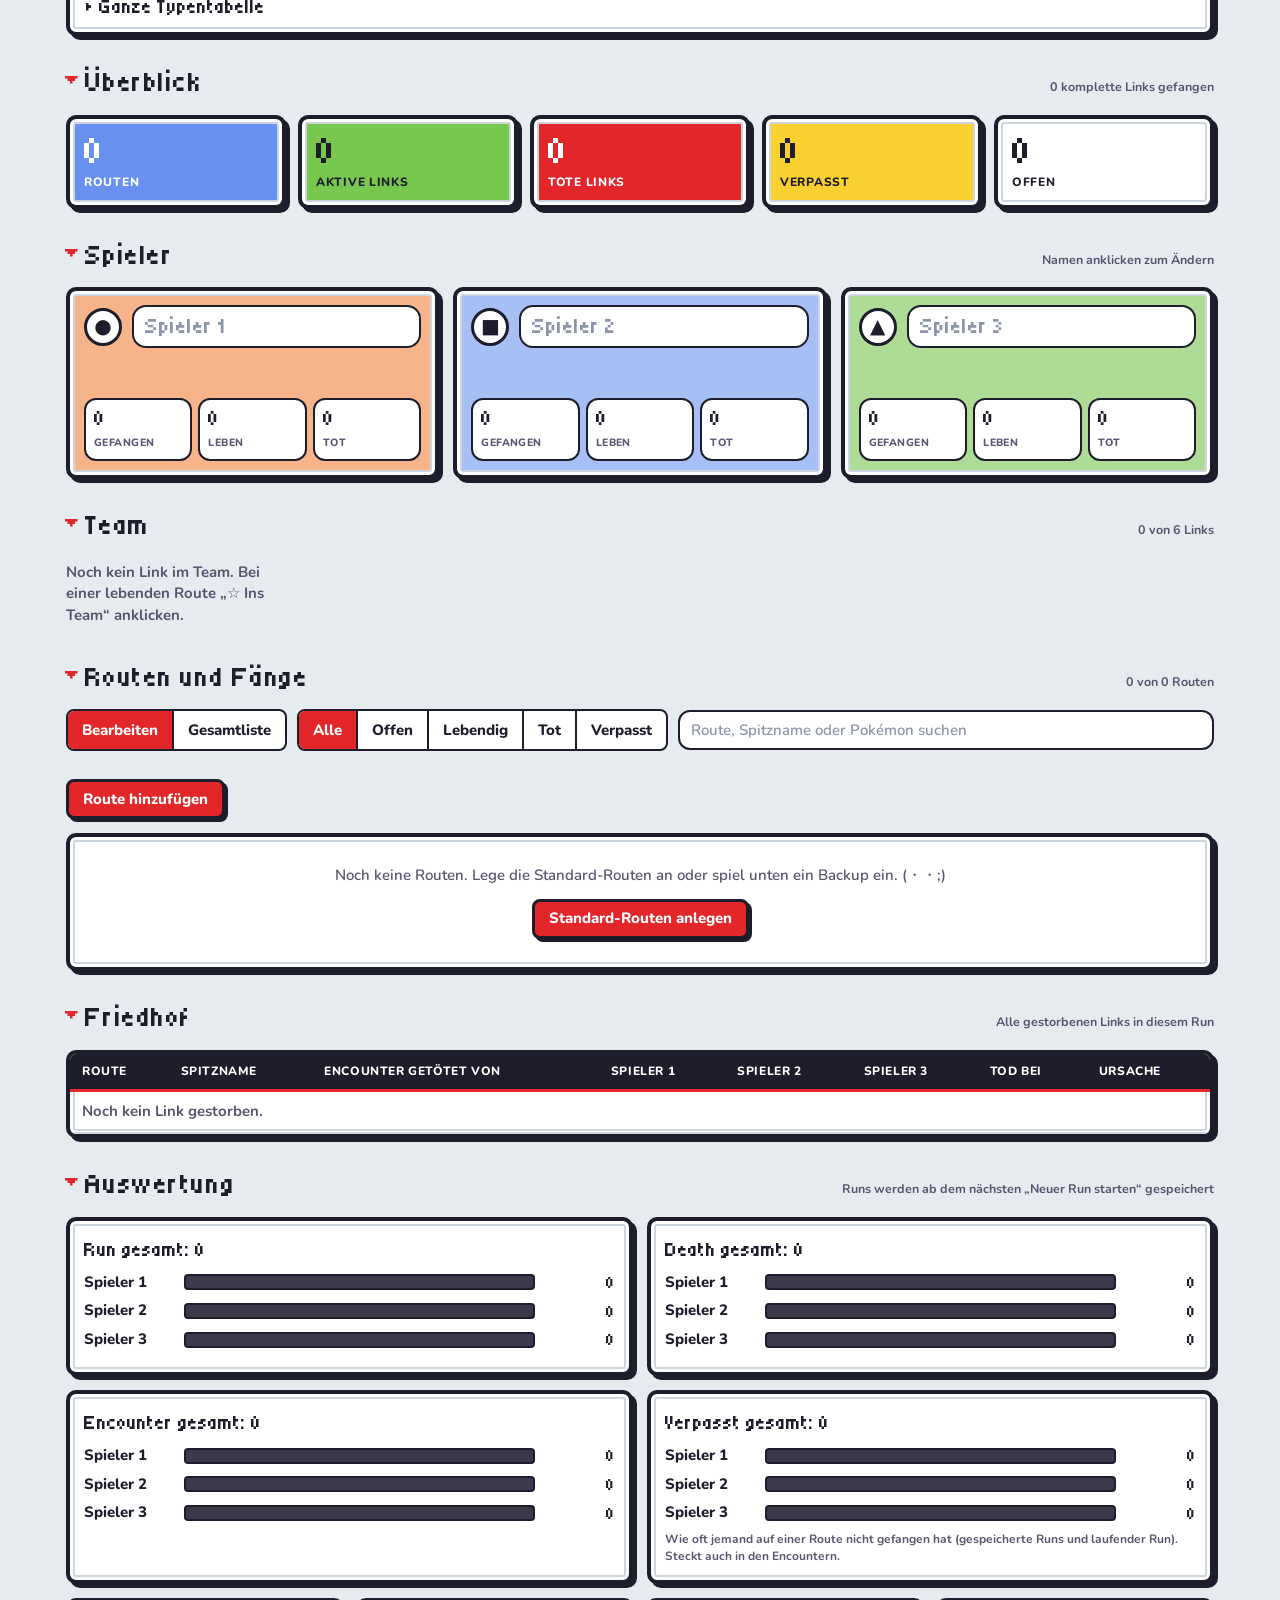
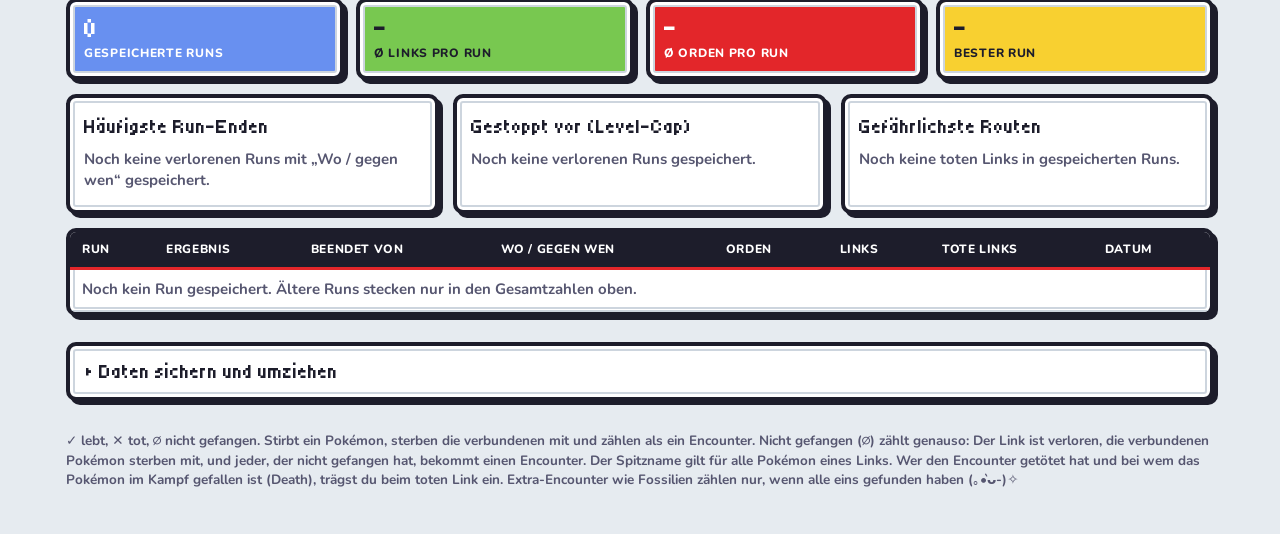
==== commit 328912ee: "Bereiche ein- und ausklappen per Klick auf die Überschrift, pro Gerät gemerkt" ====
--- a/index.html
+++ b/index.html
@@ -1,12 +1,12 @@
 <!DOCTYPE html>
-<html lang="de" data-theme="pokedex" data-v="202611262343">
+<html lang="de" data-theme="pokedex" data-v="202611271715">
 <head>
 <meta charset="utf-8">
 <meta name="viewport" content="width=device-width, initial-scale=1">
 <title>Soul Link</title>
 <link rel="preconnect" href="https://fonts.googleapis.com">
 <link href="https://fonts.googleapis.com/css2?family=Fredoka:wght@500;600;700&family=Nunito:wght@500;600;700;800&family=IM+Fell+English:ital@0;1&family=IM+Fell+English+SC&family=Crimson+Pro:wght@400;500;600;700&family=Tiny5&display=swap" rel="stylesheet">
-<link rel="stylesheet" href="css/style.css?v=202611262343">
+<link rel="stylesheet" href="css/style.css?v=202611271715">
 <script>/* Theme vor dem ersten Zeichnen setzen (Standard Pokédex; andere Wahl nur für den Admin, prüft js/app.js nach der Anmeldung) */try{var t=localStorage.getItem("soullink-theme");if(t==="pastell"||t==="lovecraft")document.documentElement.setAttribute("data-theme",t)}catch(e){}</script>
 </head>
 <body class="gated">
@@ -196,11 +196,11 @@
 <footer>✓ lebt, ✕ tot, ∅ nicht gefangen. Stirbt ein Pokémon, sterben die verbundenen mit und zählen als ein Encounter. Nicht gefangen (∅) zählt genauso: Der Link ist verloren, die verbundenen Pokémon sterben mit, und jeder, der nicht gefangen hat, bekommt einen Encounter. Der Spitzname gilt für alle Pokémon eines Links. Wer den Encounter getötet hat und bei wem das Pokémon im Kampf gefallen ist (Death), trägst du beim toten Link ein. Extra-Encounter wie Fossilien zählen nur, wenn alle eins gefunden haben (｡•̀ᴗ-)✧</footer>
 </main>
 
-<script src="config.js?v=202611262343"></script>
-<script src="js/games.js?v=202611262343"></script>
-<script src="js/pokemon.js?v=202611262343"></script>
-<script src="js/evo.js?v=202611262343"></script>
-<script src="js/types.js?v=202611262343"></script>
-<script src="js/app.js?v=202611262343"></script>
+<script src="config.js?v=202611271715"></script>
+<script src="js/games.js?v=202611271715"></script>
+<script src="js/pokemon.js?v=202611271715"></script>
+<script src="js/evo.js?v=202611271715"></script>
+<script src="js/types.js?v=202611271715"></script>
+<script src="js/app.js?v=202611271715"></script>
 </body>
 </html>
--- a/css/style.css
+++ b/css/style.css
@@ -45,8 +45,15 @@
 .card{background:var(--card);border:3px solid var(--ink);border-radius:var(--r);box-shadow:var(--sh)}
 .sec-h{display:flex;align-items:baseline;justify-content:space-between;gap:12px;margin-bottom:12px;flex-wrap:wrap}
 .sec-h h2{font-size:28px;font-weight:700}
-.sec-h h2::before{content:var(--mark);color:var(--markc);margin-right:8px;-webkit-text-stroke:1.5px var(--ink)}
+.sec-h h2::before{content:var(--mark);color:var(--markc);margin-right:8px;-webkit-text-stroke:1.5px var(--ink);display:inline-block}
 .sec-h small{color:var(--mute);font-weight:700}
+/* Ein- und ausklappen: Klick auf die Überschrift (js/app.js, „Bereiche ein- und ausklappen“) */
+.sec-h h2{cursor:pointer}
+.fold{background:none;border:0;padding:0;margin:0;font:inherit;color:inherit;letter-spacing:inherit;text-align:left;cursor:pointer;border-radius:6px}
+.fold:focus-visible{outline:3px solid var(--markc);outline-offset:4px}
+section.folded>:not(.sec-h){display:none!important}
+section.folded .sec-h{margin-bottom:0}
+section.folded .sec-h h2::before{transform:rotate(-90deg);opacity:.6}
 
 .field{display:flex;flex-direction:column;gap:4px;min-width:0}
 label,.lbl{font-size:12px;letter-spacing:.06em;text-transform:uppercase;color:var(--mute);font-weight:800}
@@ -348,7 +355,7 @@
   .foot{grid-template-columns:1fr}
 }
 @media (max-width:480px){.kpis{grid-template-columns:repeat(2,minmax(0,1fr))}}
-@media (prefers-reduced-motion:no-preference){.btn,.seg button,.chipb{transition:background .15s,transform .1s}.bar .fl{transition:width .3s}}
+@media (prefers-reduced-motion:no-preference){.sec-h h2::before{transition:transform .15s,opacity .15s}.btn,.seg button,.chipb{transition:background .15s,transform .1s}.bar .fl{transition:width .3s}}
 
 /* =====================================================================
    Themes: gleiche Bausteine, andere Tokens. Umschalten über <html data-theme="…">
@@ -382,7 +389,8 @@
 /* Karten als Textbox: dunkler Rand, innen eine weiße und eine graue Linie */
 [data-theme="pokedex"] .card,[data-theme="pokedex"] .row{border-width:4px;box-shadow:inset 0 0 0 3px #fff,inset 0 0 0 5px var(--line),4px 4px 0 var(--ink)}
 [data-theme="pokedex"] .sec-h h2{letter-spacing:.02em}
-[data-theme="pokedex"] .sec-h h2::before{-webkit-text-stroke:0;font-size:20px;vertical-align:3px}
+[data-theme="pokedex"] .sec-h h2::before{-webkit-text-stroke:0;font-size:20px;vertical-align:3px;transform:rotate(90deg)}
+[data-theme="pokedex"] section.folded .sec-h h2::before{transform:none}
 [data-theme="pokedex"] .run .l{background:var(--tint)}
 [data-theme="pokedex"] .capnow{background:#d8f0c8}
 [data-theme="pokedex"] .kpi:nth-child(1){background:var(--sky);color:#fff}
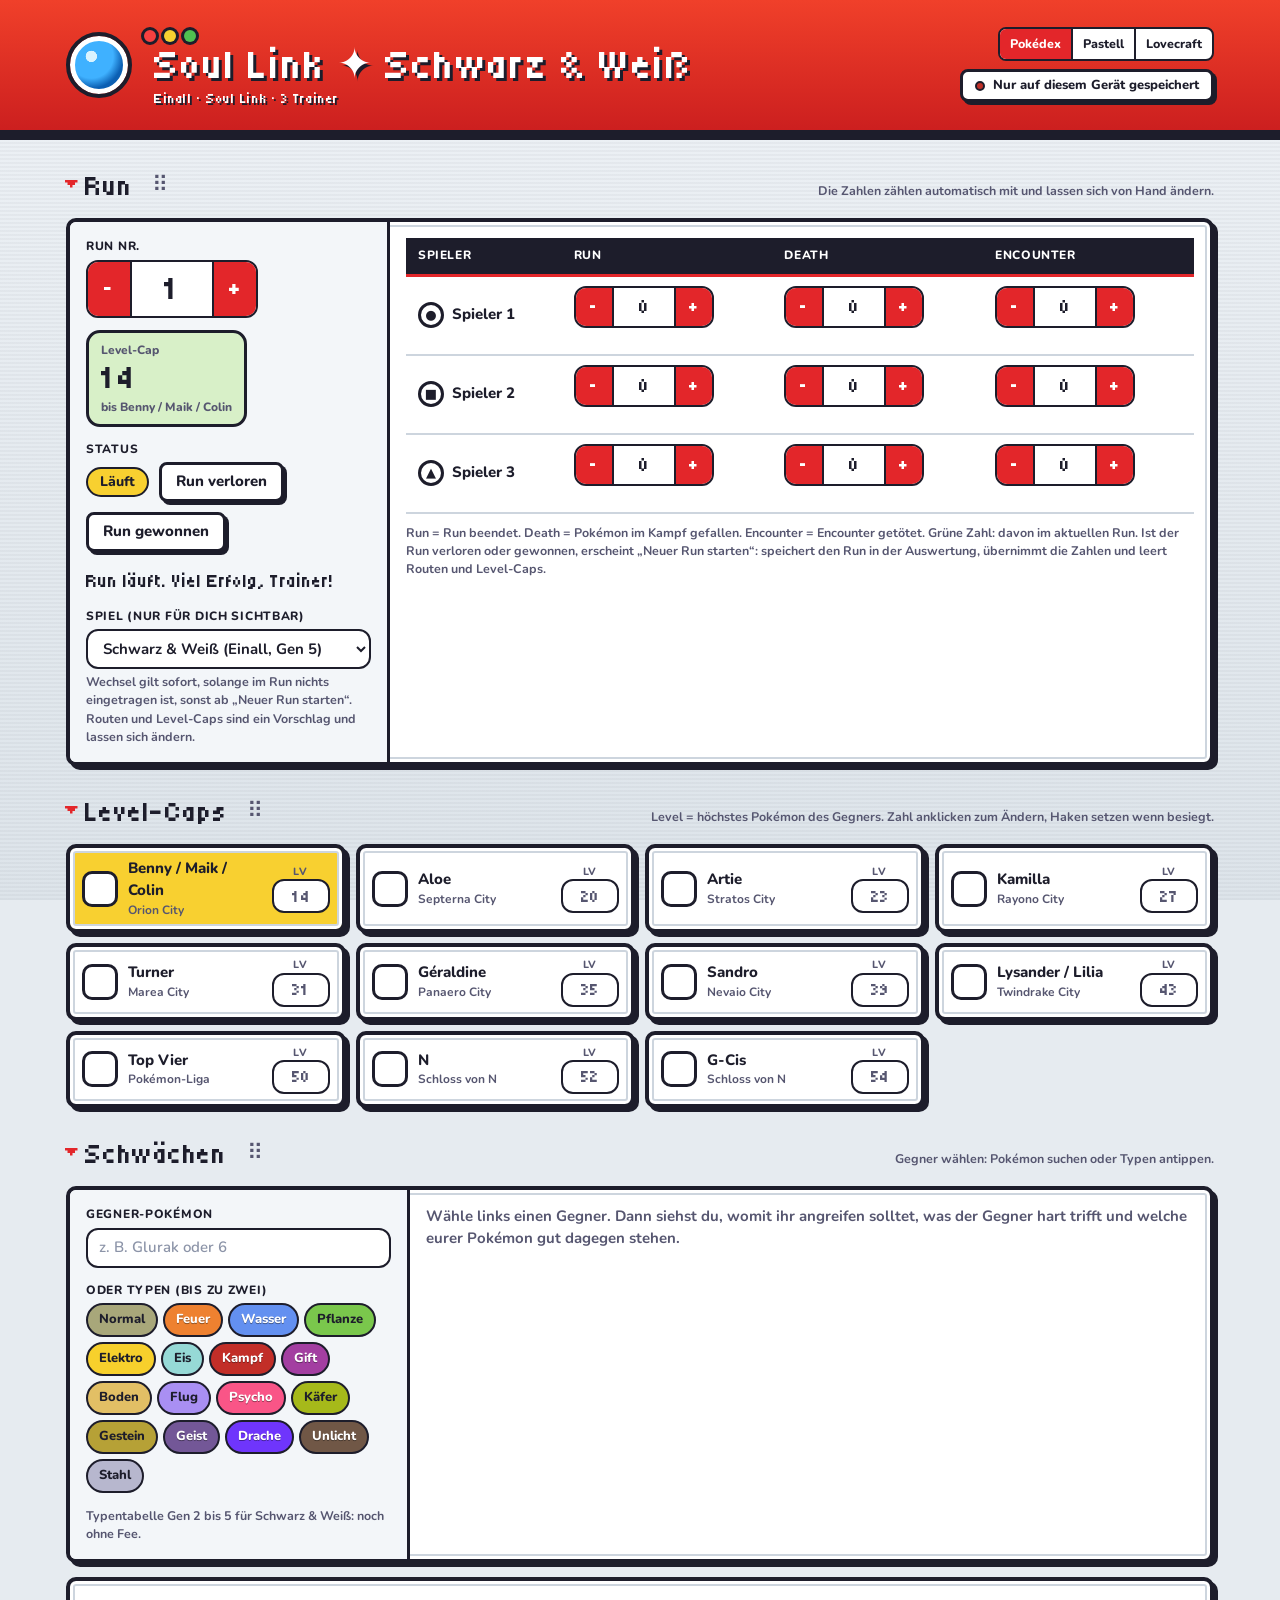
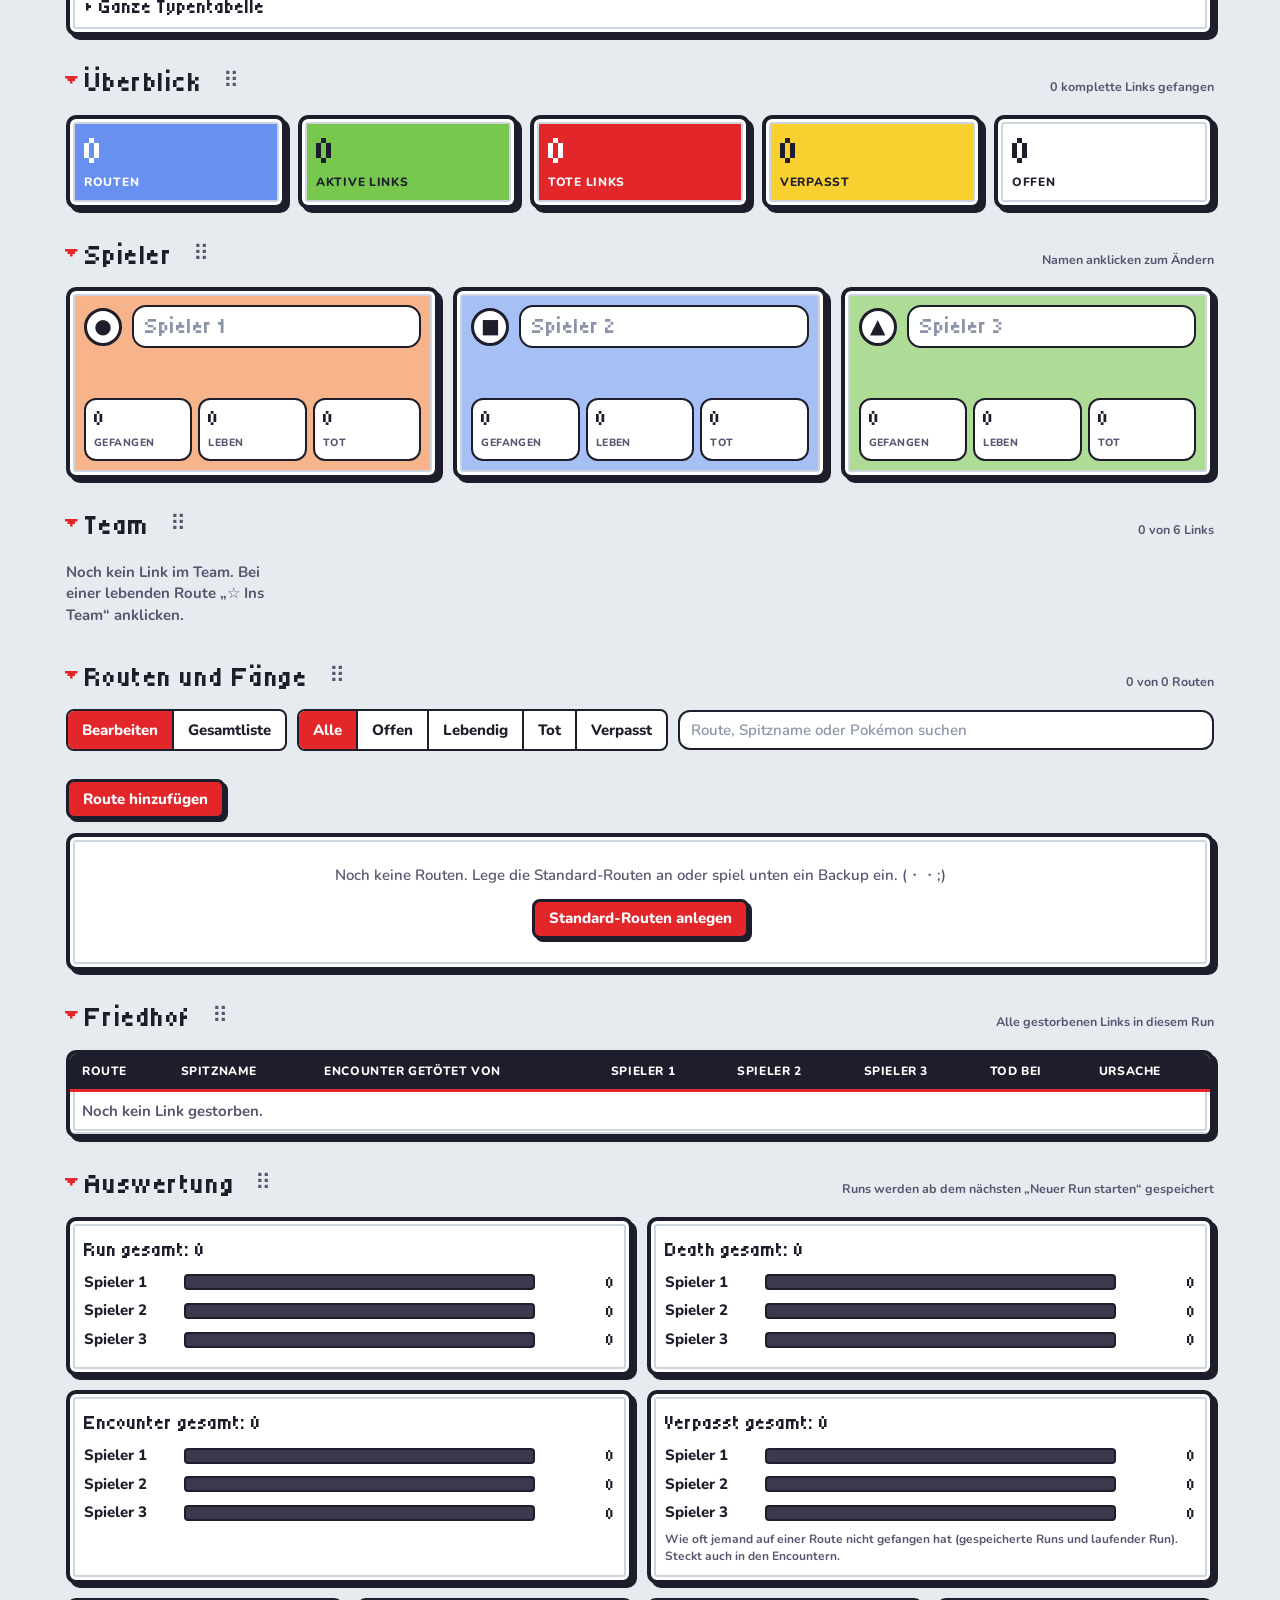
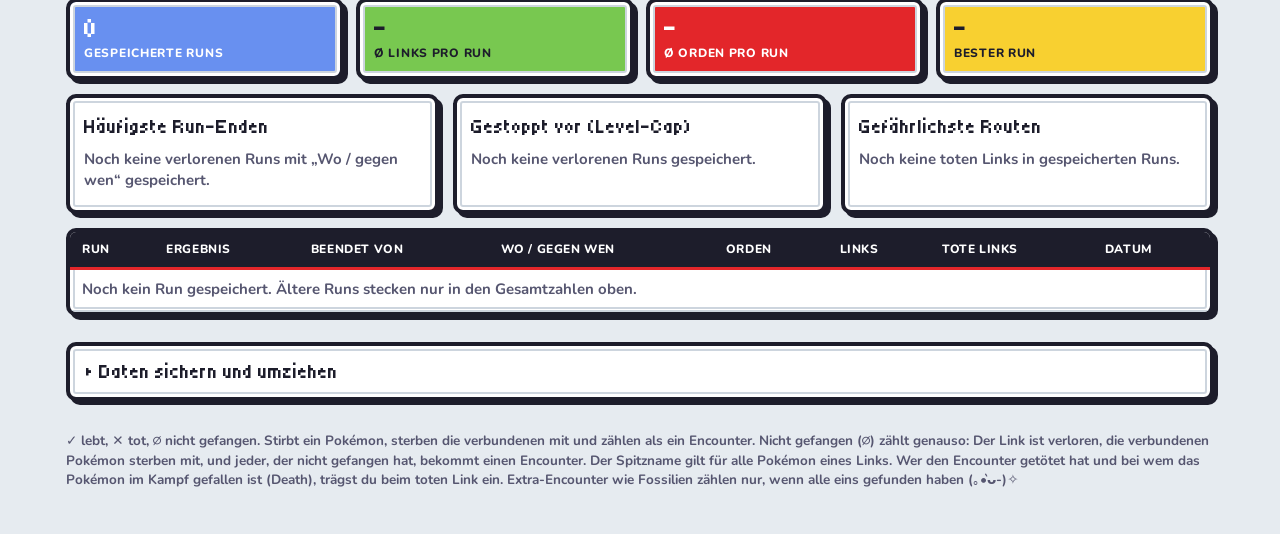
==== commit d8b51eb1: "Bereiche per Ziehen am Griff verschieben (auch Touch und Tastatur), pro Gerät gemerkt" ====
--- a/index.html
+++ b/index.html
@@ -1,12 +1,12 @@
 <!DOCTYPE html>
-<html lang="de" data-theme="pokedex" data-v="202611271715">
+<html lang="de" data-theme="pokedex" data-v="202611271718">
 <head>
 <meta charset="utf-8">
 <meta name="viewport" content="width=device-width, initial-scale=1">
 <title>Soul Link</title>
 <link rel="preconnect" href="https://fonts.googleapis.com">
 <link href="https://fonts.googleapis.com/css2?family=Fredoka:wght@500;600;700&family=Nunito:wght@500;600;700;800&family=IM+Fell+English:ital@0;1&family=IM+Fell+English+SC&family=Crimson+Pro:wght@400;500;600;700&family=Tiny5&display=swap" rel="stylesheet">
-<link rel="stylesheet" href="css/style.css?v=202611271715">
+<link rel="stylesheet" href="css/style.css?v=202611271718">
 <script>/* Theme vor dem ersten Zeichnen setzen (Standard Pokédex; andere Wahl nur für den Admin, prüft js/app.js nach der Anmeldung) */try{var t=localStorage.getItem("soullink-theme");if(t==="pastell"||t==="lovecraft")document.documentElement.setAttribute("data-theme",t)}catch(e){}</script>
 </head>
 <body class="gated">
@@ -193,14 +193,16 @@
   </details>
 </section>
 
+<div class="ordrst"><button type="button" class="btn" id="orderReset" hidden>Bereiche wieder in die Standard-Reihenfolge</button></div>
+
 <footer>✓ lebt, ✕ tot, ∅ nicht gefangen. Stirbt ein Pokémon, sterben die verbundenen mit und zählen als ein Encounter. Nicht gefangen (∅) zählt genauso: Der Link ist verloren, die verbundenen Pokémon sterben mit, und jeder, der nicht gefangen hat, bekommt einen Encounter. Der Spitzname gilt für alle Pokémon eines Links. Wer den Encounter getötet hat und bei wem das Pokémon im Kampf gefallen ist (Death), trägst du beim toten Link ein. Extra-Encounter wie Fossilien zählen nur, wenn alle eins gefunden haben (｡•̀ᴗ-)✧</footer>
 </main>
 
-<script src="config.js?v=202611271715"></script>
-<script src="js/games.js?v=202611271715"></script>
-<script src="js/pokemon.js?v=202611271715"></script>
-<script src="js/evo.js?v=202611271715"></script>
-<script src="js/types.js?v=202611271715"></script>
-<script src="js/app.js?v=202611271715"></script>
+<script src="config.js?v=202611271718"></script>
+<script src="js/games.js?v=202611271718"></script>
+<script src="js/pokemon.js?v=202611271718"></script>
+<script src="js/evo.js?v=202611271718"></script>
+<script src="js/types.js?v=202611271718"></script>
+<script src="js/app.js?v=202611271718"></script>
 </body>
 </html>
--- a/css/style.css
+++ b/css/style.css
@@ -54,6 +54,17 @@
 section.folded>:not(.sec-h){display:none!important}
 section.folded .sec-h{margin-bottom:0}
 section.folded .sec-h h2::before{transform:rotate(-90deg);opacity:.6}
+/* Verschieben: Griff rechts in der Kopfzeile (js/app.js, „Bereiche verschieben“) */
+.sec-h{justify-content:flex-start}
+.sec-h>h2{margin-right:0}
+.sec-h>:not(h2):not(.grip){order:2;margin-left:auto}
+.sec-h>.grip{order:1}
+.grip{align-self:center;background:none;border:2px solid transparent;border-radius:8px;padding:0 6px;font:700 22px/1.2 var(--display);color:var(--mute);cursor:grab;touch-action:none;user-select:none;-webkit-user-select:none}
+.grip:hover{border-color:var(--line);color:var(--ink)}
+.grip:focus-visible{outline:3px solid var(--markc);outline-offset:2px}
+body.sorting,body.sorting *{cursor:grabbing!important;user-select:none;-webkit-user-select:none}
+section.dragging{outline:3px dashed var(--markc);outline-offset:6px;border-radius:var(--r)}
+.ordrst{margin-top:26px;text-align:center}
 
 .field{display:flex;flex-direction:column;gap:4px;min-width:0}
 label,.lbl{font-size:12px;letter-spacing:.06em;text-transform:uppercase;color:var(--mute);font-weight:800}
@@ -328,7 +339,7 @@
 footer{margin:30px 0 44px;color:var(--mute);font-size:13.5px;font-weight:700}
 body.ro input,body.ro select,body.ro .seg button,body.ro .btn,body.ro .chipb,body.ro .tick,body.ro .stp{pointer-events:none;opacity:.7}
 /* Lesen, Filtern, Suchen und Anmelden bleiben auch ohne Schreibrecht bedienbar */
-body.ro #q,body.ro #wkQ,body.ro #wkClear,body.ro #wkTypes button,body.ro #filter button,body.ro #viewSeg button,body.ro #themeSeg button,body.ro .btn.authbtn,body.ro #copyBtn,body.ro #moreBtn{pointer-events:auto;opacity:1}
+body.ro #orderReset,body.ro #q,body.ro #wkQ,body.ro #wkClear,body.ro #wkTypes button,body.ro #filter button,body.ro #viewSeg button,body.ro #themeSeg button,body.ro .btn.authbtn,body.ro #copyBtn,body.ro #moreBtn{pointer-events:auto;opacity:1}
 
 /* Anmeldung */
 .topr{display:flex;flex-direction:column;align-items:flex-end;gap:8px}
@@ -443,6 +454,7 @@
 [data-theme="lovecraft"] .sec-h h2::before{-webkit-text-stroke:0;margin-right:10px}
 [data-theme="lovecraft"] .sec-h small,[data-theme="lovecraft"] footer,[data-theme="lovecraft"] #copyNote{color:#9fb3a8}
 [data-theme="lovecraft"] footer{font-style:italic}
+[data-theme="lovecraft"] .grip{color:#9fb3a8}[data-theme="lovecraft"] .grip:hover{color:#e9dfc2}
 /* Pergament-Karten mit Altersflecken */
 [data-theme="lovecraft"] .card,[data-theme="lovecraft"] .row{border-width:1px;background-image:radial-gradient(ellipse at 12% 18%,rgba(120,86,40,.10),transparent 40%),radial-gradient(ellipse at 88% 85%,rgba(120,86,40,.12),transparent 45%)}
 [data-theme="lovecraft"] .row::before{width:6px;border-right-width:1px}
